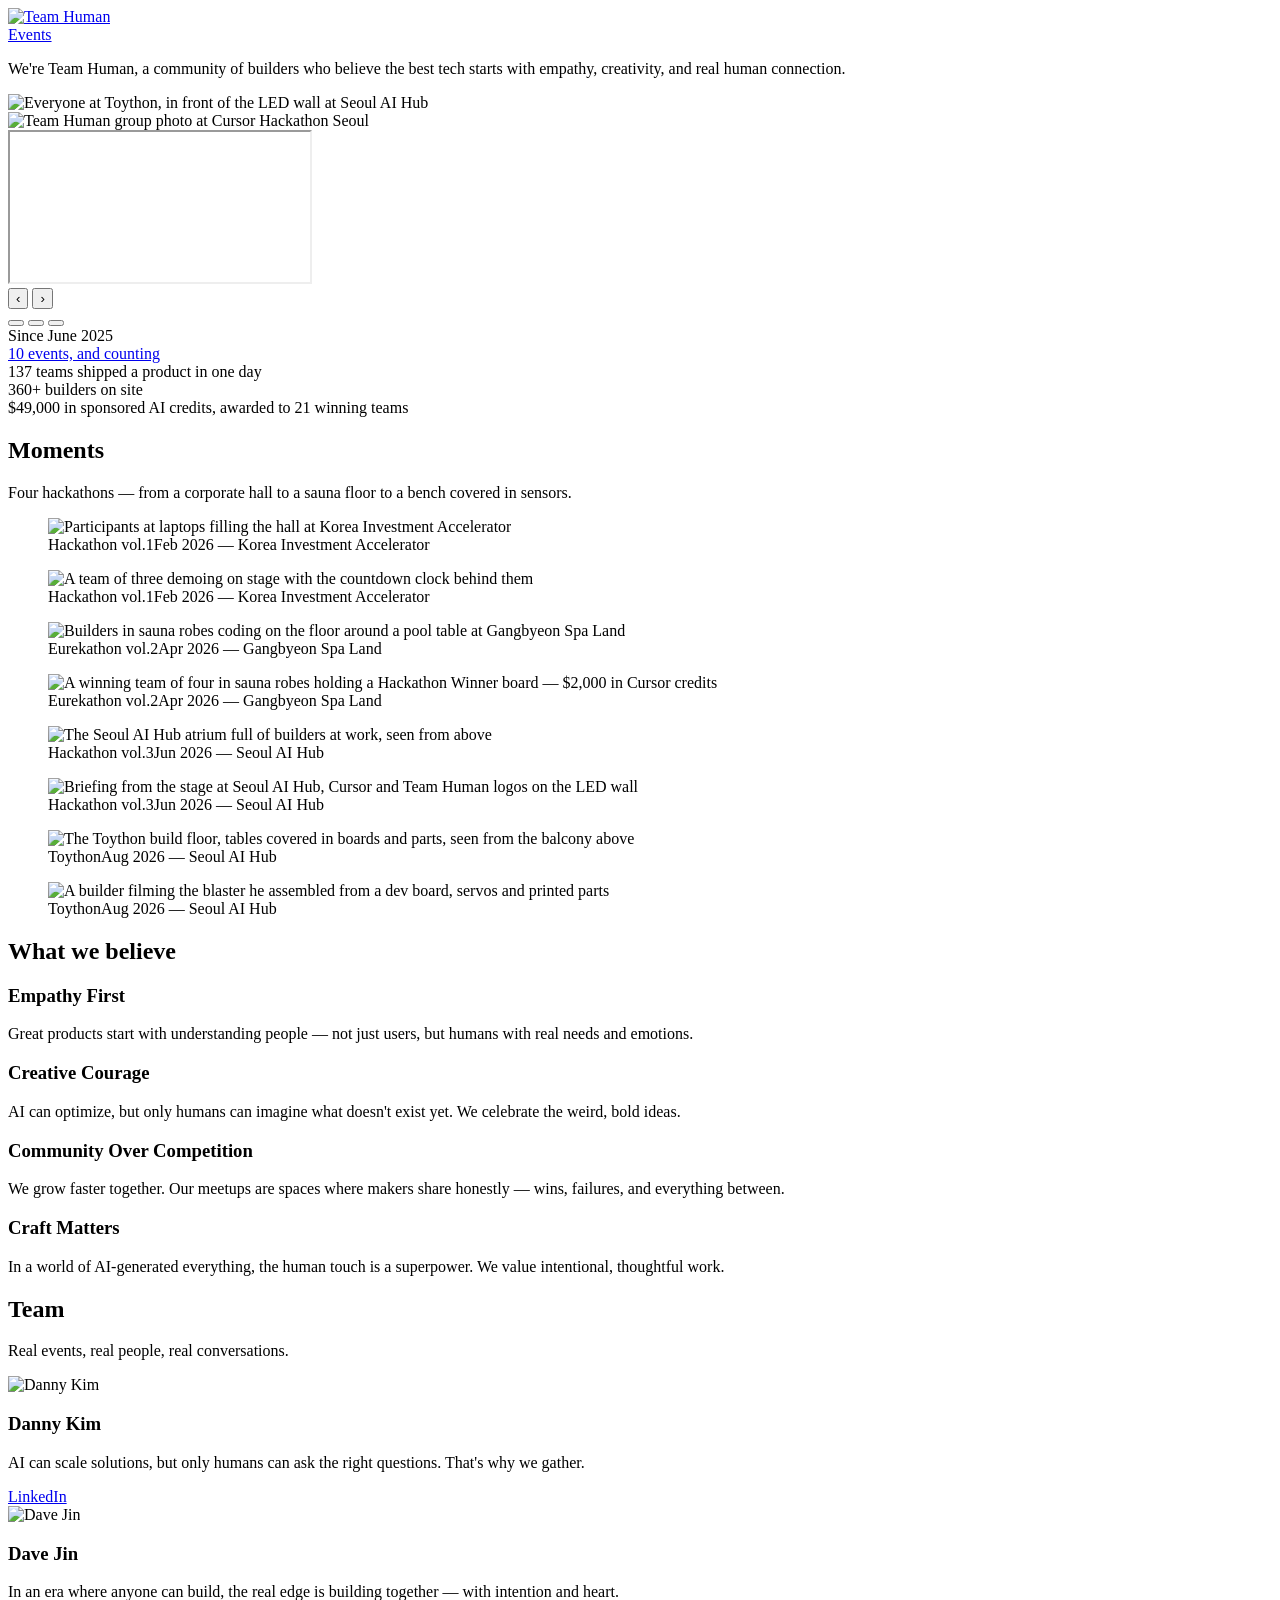
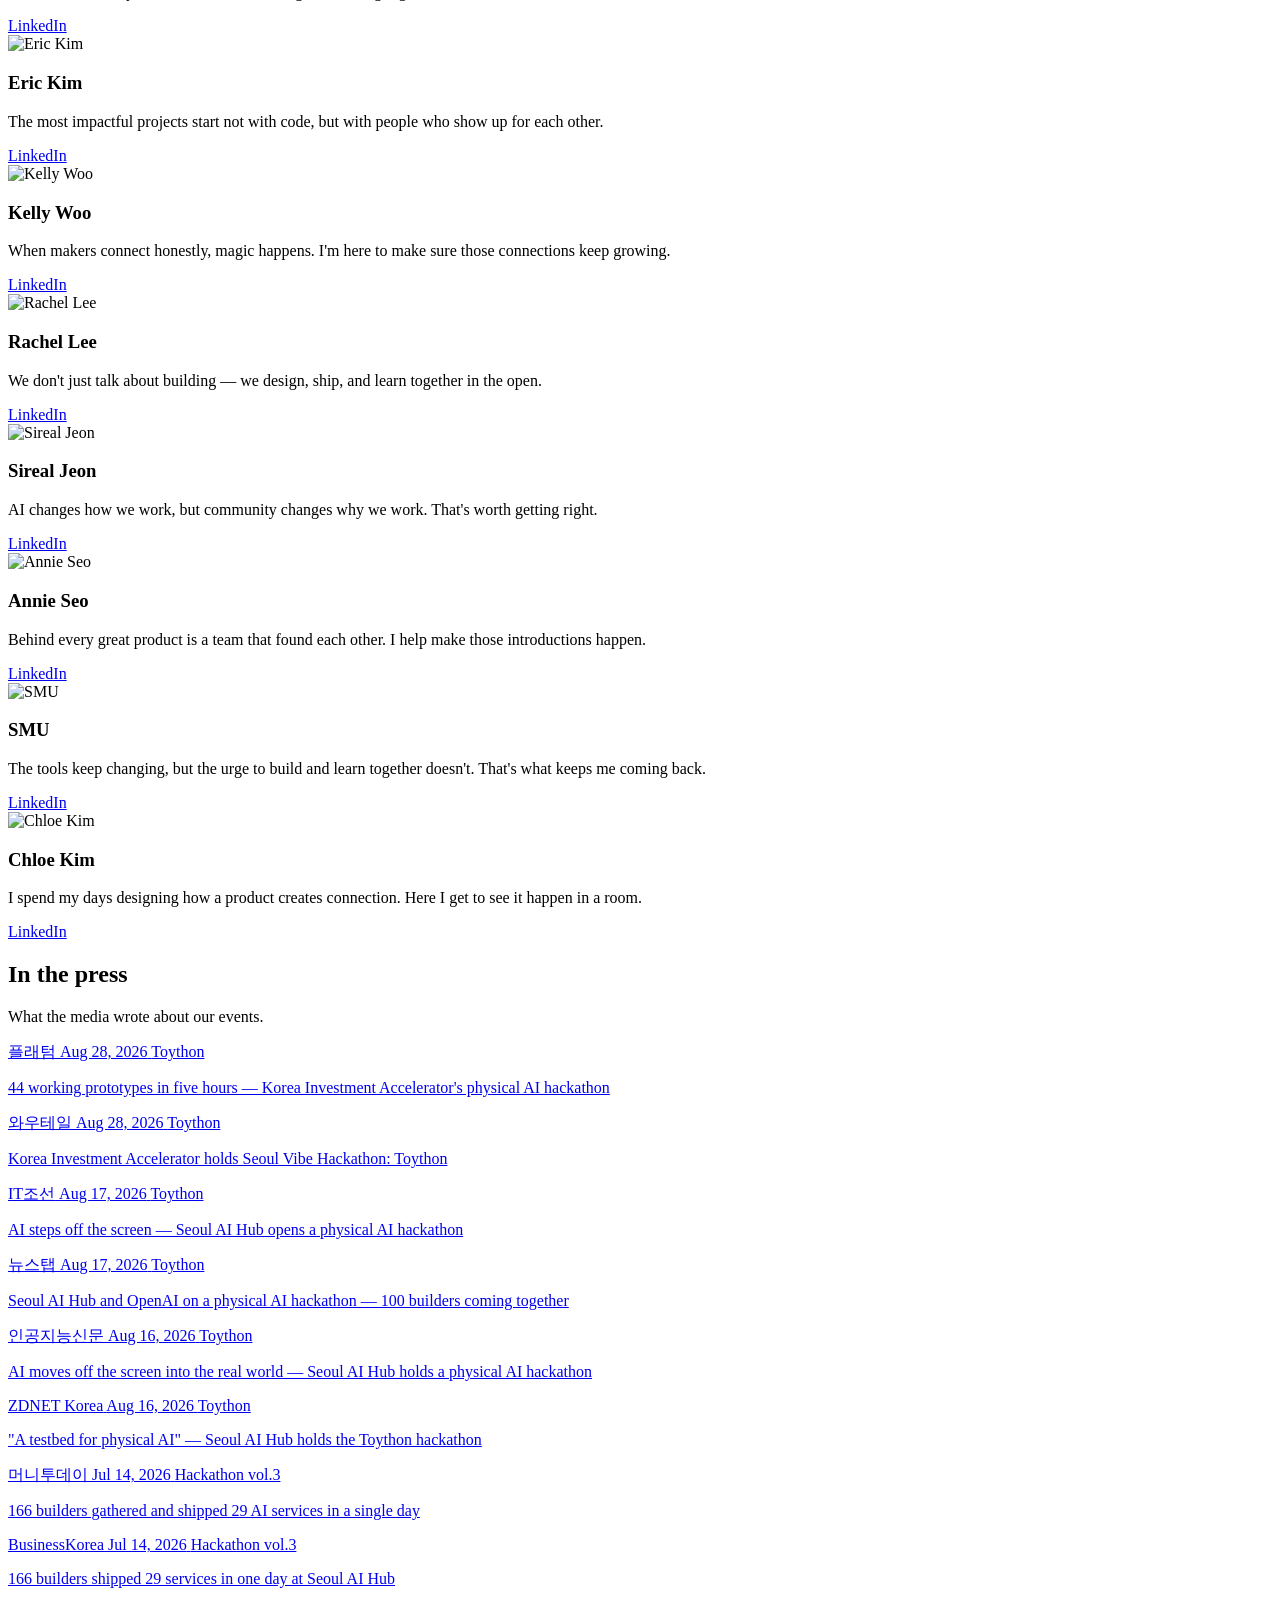
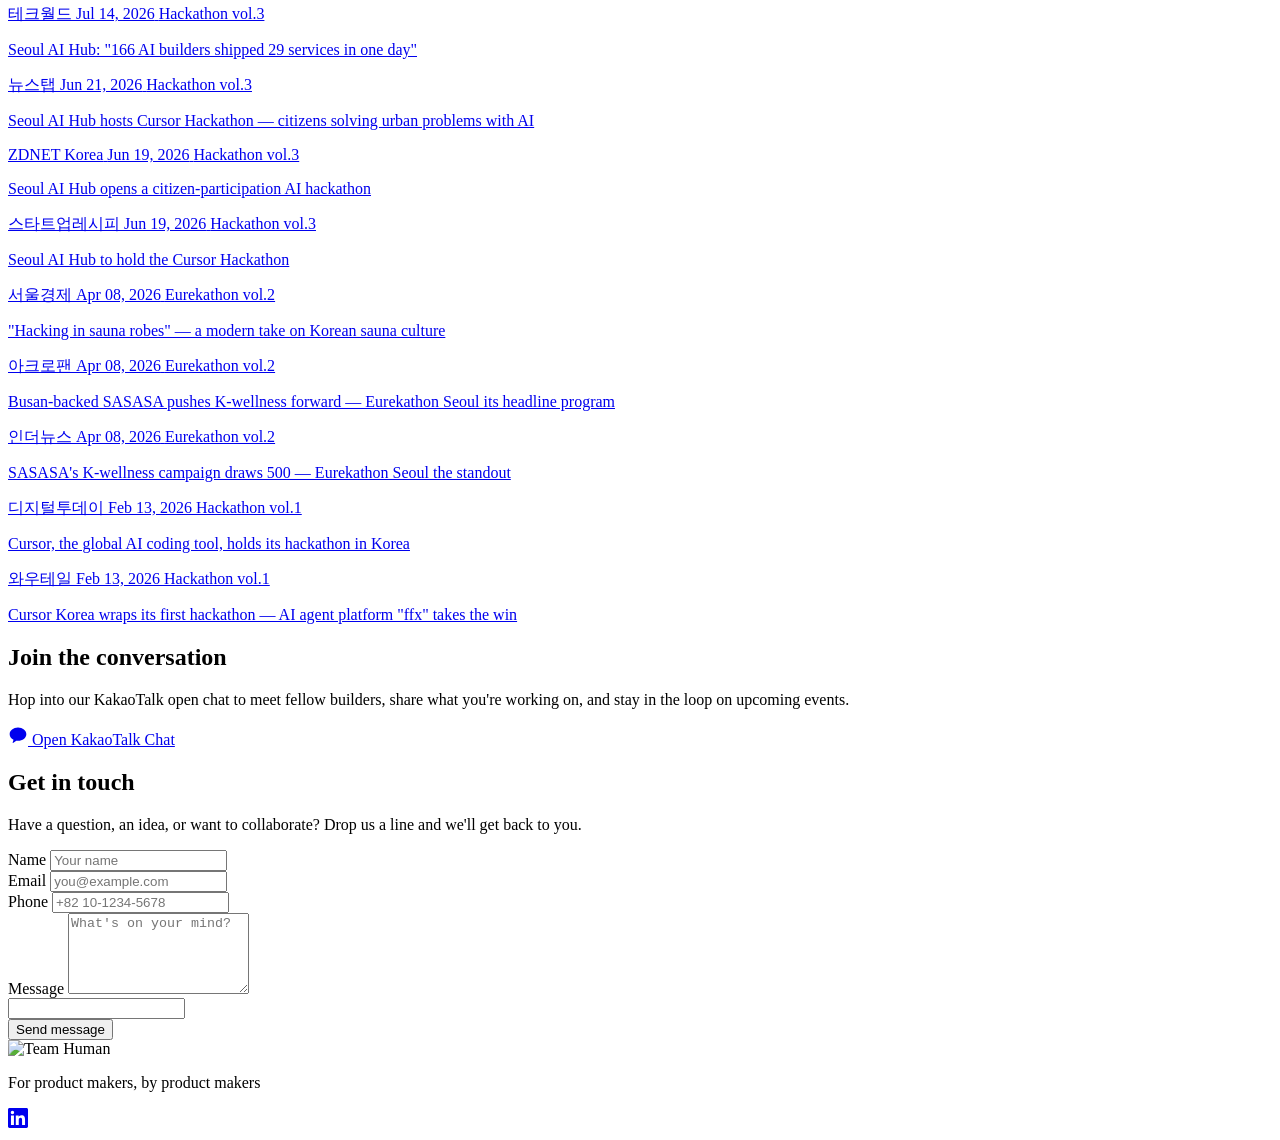
==== index.html @ be9100a3 "Retire AI for Good into the recap The Sep 18 Seoul AI Hub hackathon is over. Move it out of Upcoming" ====
<!DOCTYPE html>
<html lang="en">
<head>
  <meta charset="UTF-8">
  <meta name="viewport" content="width=device-width, initial-scale=1.0">
  <title>Team Human</title>
  <link rel="stylesheet" href="styles.css">
  <link rel="stylesheet" href="https://cdn.jsdelivr.net/npm/pretendard@latest/dist/web/static/pretendard.min.css">
  <link rel="preconnect" href="https://fonts.googleapis.com">
  <link rel="preconnect" href="https://fonts.gstatic.com" crossorigin>
  <link href="https://fonts.googleapis.com/css2?family=Libre+Baskerville:ital,wght@0,400..700;1,400..700&display=swap" rel="stylesheet">
</head>
<body>
  <header class="header">
    <a href="index.html" class="logo"><img src="images/logo.svg" alt="Team Human" style="height: 20px; width: auto;"></a>
    <nav>
      <a href="events.html" class="nav-link" data-i18n="nav.events">Events</a>
    </nav>
  </header>

  <section class="hero">
    <p class="hero-text" data-i18n="hero.text">
      We're Team Human, a community of builders who believe the best tech starts with empathy, creativity, and real human connection.
    </p>
    <div class="hero-slider" aria-roledescription="carousel" aria-label="Team Human moments">
      <div class="hero-slider-track">
        <div class="hero-slide" role="group" aria-roledescription="slide" aria-label="1 of 3: Toython group photo">
          <img src="images/hero-toython-group.jpg" alt="Everyone at Toython, in front of the LED wall at Seoul AI Hub">
        </div>
        <div class="hero-slide" role="group" aria-roledescription="slide" aria-label="2 of 3: Group photo">
          <img src="images/hackathon-hero.png" alt="Team Human group photo at Cursor Hackathon Seoul" loading="lazy">
        </div>
        <div class="hero-slide" role="group" aria-roledescription="slide" aria-label="3 of 3: Eurekathon recap">
          <div class="hero-slide-video">
            <iframe
              src="https://www.youtube-nocookie.com/embed/73UMS4CliLw?rel=0&amp;enablejsapi=1"
              title="Cursor Eurekathon Seoul — Team Human recap"
              loading="lazy"
              allow="accelerometer; clipboard-write; encrypted-media; gyroscope; picture-in-picture; web-share"
              allowfullscreen></iframe>
          </div>
        </div>
      </div>
      <button type="button" class="hero-slider-arrow hero-slider-arrow--prev" aria-label="Previous slide">‹</button>
      <button type="button" class="hero-slider-arrow hero-slider-arrow--next" aria-label="Next slide">›</button>
      <div class="hero-slider-dots" role="tablist" aria-label="Choose slide">
        <button type="button" class="hero-slider-dot is-active" data-index="0" role="tab" aria-selected="true" aria-label="Slide 1"></button>
        <button type="button" class="hero-slider-dot" data-index="1" role="tab" aria-selected="false" aria-label="Slide 2"></button>
        <button type="button" class="hero-slider-dot" data-index="2" role="tab" aria-selected="false" aria-label="Slide 3"></button>
      </div>
    </div>
  </section>

  <section class="stats">
    <span class="stats-label" data-i18n="stats.label">Since June 2025</span>
    <div class="stats-grid">
      <a class="stat" href="events.html">
        <span class="stat-value" data-i18n="stats.events.value">10</span>
        <span class="stat-label" data-i18n="stats.events.label">events, and counting</span>
      </a>
      <div class="stat">
        <span class="stat-value" data-i18n="stats.teams.value">137</span>
        <span class="stat-label" data-i18n="stats.teams.label">teams shipped a product in one day</span>
      </div>
      <div class="stat">
        <span class="stat-value" data-i18n="stats.builders.value">360+</span>
        <span class="stat-label" data-i18n="stats.builders.label">builders on site</span>
      </div>
      <div class="stat">
        <span class="stat-value" data-i18n="stats.credits.value">$49,000</span>
        <span class="stat-label" data-i18n="stats.credits.label">in sponsored AI credits, awarded to 21 winning teams</span>
      </div>
    </div>
  </section>

  <section class="moments">
    <h2 class="section-title" data-i18n="moments.title">Moments</h2>
    <p class="moments-desc" data-i18n="moments.desc">Four hackathons — from a corporate hall to a sauna floor to a bench covered in sensors.</p>
    <div class="moments-grid">
      <figure class="moment">
        <img src="images/Moments/vol1-floor.jpg" data-i18n-alt="moments.vol1floor.alt" alt="Participants at laptops filling the hall at Korea Investment Accelerator" loading="lazy">
        <figcaption><span class="moment-event">Hackathon vol.1</span><span class="moment-where" data-i18n="moments.vol1.where">Feb 2026 — Korea Investment Accelerator</span></figcaption>
      </figure>
      <figure class="moment">
        <img src="images/Moments/vol1-demo.jpg" data-i18n-alt="moments.vol1demo.alt" alt="A team of three demoing on stage with the countdown clock behind them" loading="lazy">
        <figcaption><span class="moment-event">Hackathon vol.1</span><span class="moment-where" data-i18n="moments.vol1.where">Feb 2026 — Korea Investment Accelerator</span></figcaption>
      </figure>
      <figure class="moment">
        <img src="images/Moments/vol2-sauna.jpg" data-i18n-alt="moments.vol2sauna.alt" alt="Builders in sauna robes coding on the floor around a pool table at Gangbyeon Spa Land" loading="lazy">
        <figcaption><span class="moment-event">Eurekathon vol.2</span><span class="moment-where" data-i18n="moments.vol2.where">Apr 2026 — Gangbyeon Spa Land</span></figcaption>
      </figure>
      <figure class="moment">
        <img src="images/Moments/vol2-award.jpg" data-i18n-alt="moments.vol2award.alt" alt="A winning team of four in sauna robes holding a Hackathon Winner board — $2,000 in Cursor credits" loading="lazy">
        <figcaption><span class="moment-event">Eurekathon vol.2</span><span class="moment-where" data-i18n="moments.vol2.where">Apr 2026 — Gangbyeon Spa Land</span></figcaption>
      </figure>
      <figure class="moment">
        <img src="images/Moments/vol3-floor.jpg" data-i18n-alt="moments.vol3floor.alt" alt="The Seoul AI Hub atrium full of builders at work, seen from above" loading="lazy">
        <figcaption><span class="moment-event">Hackathon vol.3</span><span class="moment-where" data-i18n="moments.vol3.where">Jun 2026 — Seoul AI Hub</span></figcaption>
      </figure>
      <figure class="moment">
        <img src="images/Moments/vol3-stage.jpg" data-i18n-alt="moments.vol3stage.alt" alt="Briefing from the stage at Seoul AI Hub, Cursor and Team Human logos on the LED wall" loading="lazy">
        <figcaption><span class="moment-event">Hackathon vol.3</span><span class="moment-where" data-i18n="moments.vol3.where">Jun 2026 — Seoul AI Hub</span></figcaption>
      </figure>
      <figure class="moment">
        <img src="images/Moments/toython-floor.jpg" data-i18n-alt="moments.toythonfloor.alt" alt="The Toython build floor, tables covered in boards and parts, seen from the balcony above" loading="lazy">
        <figcaption><span class="moment-event">Toython</span><span class="moment-where" data-i18n="moments.toython.where">Aug 2026 — Seoul AI Hub</span></figcaption>
      </figure>
      <figure class="moment">
        <img src="images/Moments/toython-blaster.jpg" data-i18n-alt="moments.toythonblaster.alt" alt="A builder filming the blaster he assembled from a dev board, servos and printed parts" loading="lazy">
        <figcaption><span class="moment-event">Toython</span><span class="moment-where" data-i18n="moments.toython.where">Aug 2026 — Seoul AI Hub</span></figcaption>
      </figure>
    </div>
  </section>

  <section class="beliefs">
    <h2 class="section-title" data-i18n="beliefs.title">What we believe</h2>
    <div class="beliefs-grid">
      <div class="belief-card">
        <h3 data-i18n="beliefs.empathy.title">Empathy First</h3>
        <p data-i18n="beliefs.empathy.desc">Great products start with understanding people — not just users, but humans with real needs and emotions.</p>
      </div>
      <div class="belief-card">
        <h3 data-i18n="beliefs.courage.title">Creative Courage</h3>
        <p data-i18n="beliefs.courage.desc">AI can optimize, but only humans can imagine what doesn't exist yet. We celebrate the weird, bold ideas.</p>
      </div>
      <div class="belief-card">
        <h3 data-i18n="beliefs.community.title">Community Over Competition</h3>
        <p data-i18n="beliefs.community.desc">We grow faster together. Our meetups are spaces where makers share honestly — wins, failures, and everything between.</p>
      </div>
      <div class="belief-card">
        <h3 data-i18n="beliefs.craft.title">Craft Matters</h3>
        <p data-i18n="beliefs.craft.desc">In a world of AI-generated everything, the human touch is a superpower. We value intentional, thoughtful work.</p>
      </div>
    </div>
  </section>

  <section class="team">
    <h2 class="section-title" data-i18n="team.title">Team</h2>
    <p class="team-subtitle" data-i18n="team.subtitle">Real events, real people, real conversations.</p>
    <div class="team-grid">
      <div class="team-card">
        <img src="images/PFP/Danny.png" alt="Danny Kim" class="team-photo">
        <div class="team-card-info">
          <h3>Danny Kim</h3>
          <p data-i18n="team.danny.desc">AI can scale solutions, but only humans can ask the right questions. That's why we gather.</p>
          <a href="https://www.linkedin.com/in/jydkim/" target="_blank" class="linkedin-btn">LinkedIn</a>
        </div>
      </div>
      <div class="team-card">
        <img src="images/PFP/Dave.png" alt="Dave Jin" class="team-photo">
        <div class="team-card-info">
          <h3>Dave Jin</h3>
          <p data-i18n="team.dave.desc">In an era where anyone can build, the real edge is building together — with intention and heart.</p>
          <a href="https://www.linkedin.com/in/davejin" target="_blank" class="linkedin-btn">LinkedIn</a>
        </div>
      </div>
      <div class="team-card">
        <img src="images/PFP/Eric.png" alt="Eric Kim" class="team-photo">
        <div class="team-card-info">
          <h3>Eric Kim</h3>
          <p data-i18n="team.eric.desc">The most impactful projects start not with code, but with people who show up for each other.</p>
          <a href="https://www.linkedin.com/in/jaeyeonerickim" target="_blank" class="linkedin-btn">LinkedIn</a>
        </div>
      </div>
      <div class="team-card">
        <img src="images/PFP/Kelly.png" alt="Kelly Woo" class="team-photo">
        <div class="team-card-info">
          <h3>Kelly Woo</h3>
          <p data-i18n="team.kelly.desc">When makers connect honestly, magic happens. I'm here to make sure those connections keep growing.</p>
          <a href="https://www.linkedin.com/in/jiheewoo" target="_blank" class="linkedin-btn">LinkedIn</a>
        </div>
      </div>
      <div class="team-card">
        <img src="images/PFP/Rachel.png" alt="Rachel Lee" class="team-photo">
        <div class="team-card-info">
          <h3>Rachel Lee</h3>
          <p data-i18n="team.rachel.desc">We don't just talk about building — we design, ship, and learn together in the open.</p>
          <a href="https://www.linkedin.com/in/rachelselee" target="_blank" class="linkedin-btn">LinkedIn</a>
        </div>
      </div>
      <div class="team-card">
        <img src="images/PFP/Sireal.png" alt="Sireal Jeon" class="team-photo">
        <div class="team-card-info">
          <h3>Sireal Jeon</h3>
          <p data-i18n="team.sireal.desc">AI changes how we work, but community changes why we work. That's worth getting right.</p>
          <a href="https://www.linkedin.com/in/sijinjeon" target="_blank" class="linkedin-btn">LinkedIn</a>
        </div>
      </div>
      <div class="team-card">
        <img src="images/PFP/Annie.png" alt="Annie Seo" class="team-photo">
        <div class="team-card-info">
          <h3>Annie Seo</h3>
          <p data-i18n="team.annie.desc">Behind every great product is a team that found each other. I help make those introductions happen.</p>
          <a href="https://www.linkedin.com/in/ga-on-seo-8b5989165" target="_blank" class="linkedin-btn">LinkedIn</a>
        </div>
      </div>
      <div class="team-card">
        <img src="images/PFP/SMU.png" alt="SMU" class="team-photo">
        <div class="team-card-info">
          <h3>SMU</h3>
          <p data-i18n="team.smu.desc">The tools keep changing, but the urge to build and learn together doesn't. That's what keeps me coming back.</p>
          <a href="https://www.linkedin.com/in/smu00" target="_blank" class="linkedin-btn">LinkedIn</a>
        </div>
      </div>
      <div class="team-card">
        <img src="images/PFP/Chloe.png" alt="Chloe Kim" class="team-photo">
        <div class="team-card-info">
          <h3>Chloe Kim</h3>
          <p data-i18n="team.chloe.desc">I spend my days designing how a product creates connection. Here I get to see it happen in a room.</p>
          <a href="https://www.linkedin.com/in/chaennnnnn" target="_blank" class="linkedin-btn">LinkedIn</a>
        </div>
      </div>
    </div>
  </section>

  <section class="press" id="press">
    <h2 class="section-title" data-i18n="press.title">In the press</h2>
    <p class="press-desc" data-i18n="press.desc">What the media wrote about our events.</p>
    <div class="press-list">
      <a href="https://platum.kr/archives/293470" target="_blank" rel="noopener" class="press-item">
        <div class="press-item-meta">
          <span class="press-outlet">플래텀</span>
          <span class="press-date">Aug 28, 2026</span>
          <span class="press-event">Toython</span>
        </div>
        <p class="press-headline" data-i18n="press.platum.title">44 working prototypes in five hours — Korea Investment Accelerator's physical AI hackathon</p>
      </a>
      <a href="https://wowtale.net/2026/08/28/263596/" target="_blank" rel="noopener" class="press-item">
        <div class="press-item-meta">
          <span class="press-outlet">와우테일</span>
          <span class="press-date">Aug 28, 2026</span>
          <span class="press-event">Toython</span>
        </div>
        <p class="press-headline" data-i18n="press.wowtale2.title">Korea Investment Accelerator holds Seoul Vibe Hackathon: Toython</p>
      </a>
      <a href="https://it.chosun.com/news/articleView.html?idxno=2023092168288" target="_blank" rel="noopener" class="press-item">
        <div class="press-item-meta">
          <span class="press-outlet">IT조선</span>
          <span class="press-date">Aug 17, 2026</span>
          <span class="press-event">Toython</span>
        </div>
        <p class="press-headline" data-i18n="press.itchosun.title">AI steps off the screen — Seoul AI Hub opens a physical AI hackathon</p>
      </a>
      <a href="https://www.newstap.co.kr/news/articleView.html?idxno=332442" target="_blank" rel="noopener" class="press-item">
        <div class="press-item-meta">
          <span class="press-outlet">뉴스탭</span>
          <span class="press-date">Aug 17, 2026</span>
          <span class="press-event">Toython</span>
        </div>
        <p class="press-headline" data-i18n="press.newstap2.title">Seoul AI Hub and OpenAI on a physical AI hackathon — 100 builders coming together</p>
      </a>
      <a href="https://www.aitimes.kr/news/articleView.html?idxno=41468" target="_blank" rel="noopener" class="press-item">
        <div class="press-item-meta">
          <span class="press-outlet">인공지능신문</span>
          <span class="press-date">Aug 16, 2026</span>
          <span class="press-event">Toython</span>
        </div>
        <p class="press-headline" data-i18n="press.aitimeskr.title">AI moves off the screen into the real world — Seoul AI Hub holds a physical AI hackathon</p>
      </a>
      <a href="https://zdnet.co.kr/view/?no=20260816105251" target="_blank" rel="noopener" class="press-item">
        <div class="press-item-meta">
          <span class="press-outlet">ZDNET Korea</span>
          <span class="press-date">Aug 16, 2026</span>
          <span class="press-event">Toython</span>
        </div>
        <p class="press-headline" data-i18n="press.zdnet2.title">"A testbed for physical AI" — Seoul AI Hub holds the Toython hackathon</p>
      </a>
      <a href="https://www.mt.co.kr/future/2026/07/14/2026071411070261121" target="_blank" rel="noopener" class="press-item">
        <div class="press-item-meta">
          <span class="press-outlet">머니투데이</span>
          <span class="press-date">Jul 14, 2026</span>
          <span class="press-event">Hackathon vol.3</span>
        </div>
        <p class="press-headline" data-i18n="press.mt.title">166 builders gathered and shipped 29 AI services in a single day</p>
      </a>
      <a href="https://www.businesskorea.co.kr/news/articleView.html?idxno=272971" target="_blank" rel="noopener" class="press-item">
        <div class="press-item-meta">
          <span class="press-outlet">BusinessKorea</span>
          <span class="press-date">Jul 14, 2026</span>
          <span class="press-event">Hackathon vol.3</span>
        </div>
        <p class="press-headline" data-i18n="press.businesskorea.title">166 builders shipped 29 services in one day at Seoul AI Hub</p>
      </a>
      <a href="https://www.epnc.co.kr/news/articleView.html?idxno=404231" target="_blank" rel="noopener" class="press-item">
        <div class="press-item-meta">
          <span class="press-outlet">테크월드</span>
          <span class="press-date">Jul 14, 2026</span>
          <span class="press-event">Hackathon vol.3</span>
        </div>
        <p class="press-headline" data-i18n="press.techworld.title">Seoul AI Hub: "166 AI builders shipped 29 services in one day"</p>
      </a>
      <a href="https://www.newstap.co.kr/news/articleView.html?idxno=328941" target="_blank" rel="noopener" class="press-item">
        <div class="press-item-meta">
          <span class="press-outlet">뉴스탭</span>
          <span class="press-date">Jun 21, 2026</span>
          <span class="press-event">Hackathon vol.3</span>
        </div>
        <p class="press-headline" data-i18n="press.newstap.title">Seoul AI Hub hosts Cursor Hackathon — citizens solving urban problems with AI</p>
      </a>
      <a href="https://zdnet.co.kr/view/?no=20260619170952" target="_blank" rel="noopener" class="press-item">
        <div class="press-item-meta">
          <span class="press-outlet">ZDNET Korea</span>
          <span class="press-date">Jun 19, 2026</span>
          <span class="press-event">Hackathon vol.3</span>
        </div>
        <p class="press-headline" data-i18n="press.zdnet.title">Seoul AI Hub opens a citizen-participation AI hackathon</p>
      </a>
      <a href="https://startuprecipe.co.kr/archives/5822186" target="_blank" rel="noopener" class="press-item">
        <div class="press-item-meta">
          <span class="press-outlet">스타트업레시피</span>
          <span class="press-date">Jun 19, 2026</span>
          <span class="press-event">Hackathon vol.3</span>
        </div>
        <p class="press-headline" data-i18n="press.startuprecipe.title">Seoul AI Hub to hold the Cursor Hackathon</p>
      </a>
      <a href="https://www.sedaily.com/article/20029760" target="_blank" rel="noopener" class="press-item">
        <div class="press-item-meta">
          <span class="press-outlet">서울경제</span>
          <span class="press-date">Apr 08, 2026</span>
          <span class="press-event">Eurekathon vol.2</span>
        </div>
        <p class="press-headline" data-i18n="press.sedaily.title">"Hacking in sauna robes" — a modern take on Korean sauna culture</p>
      </a>
      <a href="https://kr.acrofan.com/detail.php?number=428830" target="_blank" rel="noopener" class="press-item">
        <div class="press-item-meta">
          <span class="press-outlet">아크로팬</span>
          <span class="press-date">Apr 08, 2026</span>
          <span class="press-event">Eurekathon vol.2</span>
        </div>
        <p class="press-headline" data-i18n="press.acrofan.title">Busan-backed SASASA pushes K-wellness forward — Eurekathon Seoul its headline program</p>
      </a>
      <a href="https://www.inthenews.co.kr/news/article.html?no=85352" target="_blank" rel="noopener" class="press-item">
        <div class="press-item-meta">
          <span class="press-outlet">인더뉴스</span>
          <span class="press-date">Apr 08, 2026</span>
          <span class="press-event">Eurekathon vol.2</span>
        </div>
        <p class="press-headline" data-i18n="press.inthenews.title">SASASA's K-wellness campaign draws 500 — Eurekathon Seoul the standout</p>
      </a>
      <a href="https://www.digitaltoday.co.kr/news/articleView.html?idxno=631412" target="_blank" rel="noopener" class="press-item">
        <div class="press-item-meta">
          <span class="press-outlet">디지털투데이</span>
          <span class="press-date">Feb 13, 2026</span>
          <span class="press-event">Hackathon vol.1</span>
        </div>
        <p class="press-headline" data-i18n="press.digitaltoday.title">Cursor, the global AI coding tool, holds its hackathon in Korea</p>
      </a>
      <a href="https://wowtale.net/2026/02/13/254590/" target="_blank" rel="noopener" class="press-item">
        <div class="press-item-meta">
          <span class="press-outlet">와우테일</span>
          <span class="press-date">Feb 13, 2026</span>
          <span class="press-event">Hackathon vol.1</span>
        </div>
        <p class="press-headline" data-i18n="press.wowtale.title">Cursor Korea wraps its first hackathon — AI agent platform "ffx" takes the win</p>
      </a>
    </div>
  </section>

  <section class="community-cta">
    <h2 class="section-title center" data-i18n="community.title">Join the conversation</h2>
    <p class="community-cta-desc" data-i18n="community.desc">Hop into our KakaoTalk open chat to meet fellow builders, share what you're working on, and stay in the loop on upcoming events.</p>
    <a href="https://open.kakao.com/o/pyheuCui" target="_blank" rel="noopener" class="kakao-btn">
      <svg class="kakao-btn-icon" width="20" height="20" viewBox="0 0 24 24" fill="currentColor" aria-hidden="true">
        <path d="M12 3C6.486 3 2 6.564 2 10.957c0 2.812 1.832 5.286 4.6 6.728-.157.55-.964 3.336-.997 3.553 0 0-.02.16.087.222.097.057.215.012.215.012.298-.041 3.46-2.272 4.012-2.66.69.107 1.388.162 2.083.162 5.514 0 10-3.563 10-7.957C22 6.564 17.514 3 12 3z"/>
      </svg>
      <span data-i18n="community.cta">Open KakaoTalk Chat</span>
    </a>
  </section>

  <section class="contact">
    <h2 class="section-title center" data-i18n="contact.title">Get in touch</h2>
    <p class="contact-desc" data-i18n="contact.desc">Have a question, an idea, or want to collaborate? Drop us a line and we'll get back to you.</p>
    <form class="contact-form" action="https://formspree.io/p/3036029821894261851/f/contactForm" method="POST">
      <div class="contact-fields">
        <div class="contact-row">
          <div class="contact-field">
            <label for="contact-name" data-i18n="contact.name">Name</label>
            <input class="contact-input" type="text" id="contact-name" name="name" autocomplete="name" data-i18n-placeholder="contact.namePlaceholder" placeholder="Your name">
          </div>
          <div class="contact-field">
            <label for="contact-email" data-i18n="contact.email">Email</label>
            <input class="contact-input" type="email" id="contact-email" name="email" required autocomplete="email" data-i18n-placeholder="contact.emailPlaceholder" placeholder="you@example.com">
          </div>
        </div>
        <div class="contact-field">
          <label for="contact-phone" data-i18n="contact.phone">Phone</label>
          <input class="contact-input" type="tel" id="contact-phone" name="phone" autocomplete="tel" data-i18n-placeholder="contact.phonePlaceholder" placeholder="+82 10-1234-5678">
        </div>
        <div class="contact-field">
          <label for="contact-message" data-i18n="contact.message">Message</label>
          <textarea class="contact-textarea" id="contact-message" name="message" required rows="5" data-i18n-placeholder="contact.messagePlaceholder" placeholder="What's on your mind?"></textarea>
        </div>
        <input type="text" class="contact-hp" name="_gotcha" tabindex="-1" autocomplete="off" aria-hidden="true">
        <input type="hidden" name="_subject" value="New message from Team Human contact form">
        <div class="contact-actions">
          <button class="contact-submit" type="submit">
            <span class="contact-submit-idle" data-i18n="contact.send">Send message</span>
            <span class="contact-submit-busy" data-i18n="contact.sending" hidden>Sending…</span>
          </button>
        </div>
      </div>
      <p class="contact-status contact-status--success" data-i18n="contact.success" role="status" aria-live="polite" hidden>Thanks! Your message is on its way — we'll be in touch soon.</p>
      <p class="contact-status contact-status--error" data-i18n="contact.error" role="alert" aria-live="assertive" hidden>Something went wrong. Please try again, or email us directly.</p>
    </form>
  </section>

  <footer class="footer">
    <div class="footer-content">
      <div class="footer-info">
        <span class="footer-logo"><img src="images/logo.svg" alt="Team Human" style="height: 18px; width: auto;"></span>
        <p class="footer-tagline" data-i18n="footer.tagline">For product makers, by product makers</p>
      </div>
      <div class="footer-socials">
        <a href="https://www.linkedin.com/company/113454183" target="_blank" rel="noopener" class="footer-social-link" aria-label="Team Human on LinkedIn">
          <svg width="20" height="20" viewBox="0 0 24 24" fill="currentColor" aria-hidden="true">
            <path d="M20.447 20.452h-3.554v-5.569c0-1.328-.027-3.037-1.852-3.037-1.853 0-2.136 1.445-2.136 2.939v5.667H9.351V9h3.414v1.561h.046c.477-.9 1.637-1.852 3.37-1.852 3.601 0 4.267 2.37 4.267 5.455v6.288zM5.337 7.433a2.062 2.062 0 0 1-2.063-2.065 2.063 2.063 0 1 1 2.063 2.065zm1.778 13.019H3.555V9h3.56v11.452zM22.225 0H1.771C.792 0 0 .774 0 1.729v20.542C0 23.227.792 24 1.771 24h20.451C23.2 24 24 23.227 24 22.271V1.729C24 .774 23.2 0 22.222 0h.003z"/>
          </svg>
        </a>
      </div>
    </div>
  </footer>

  <script src="i18n.js"></script>
</body>
</html>
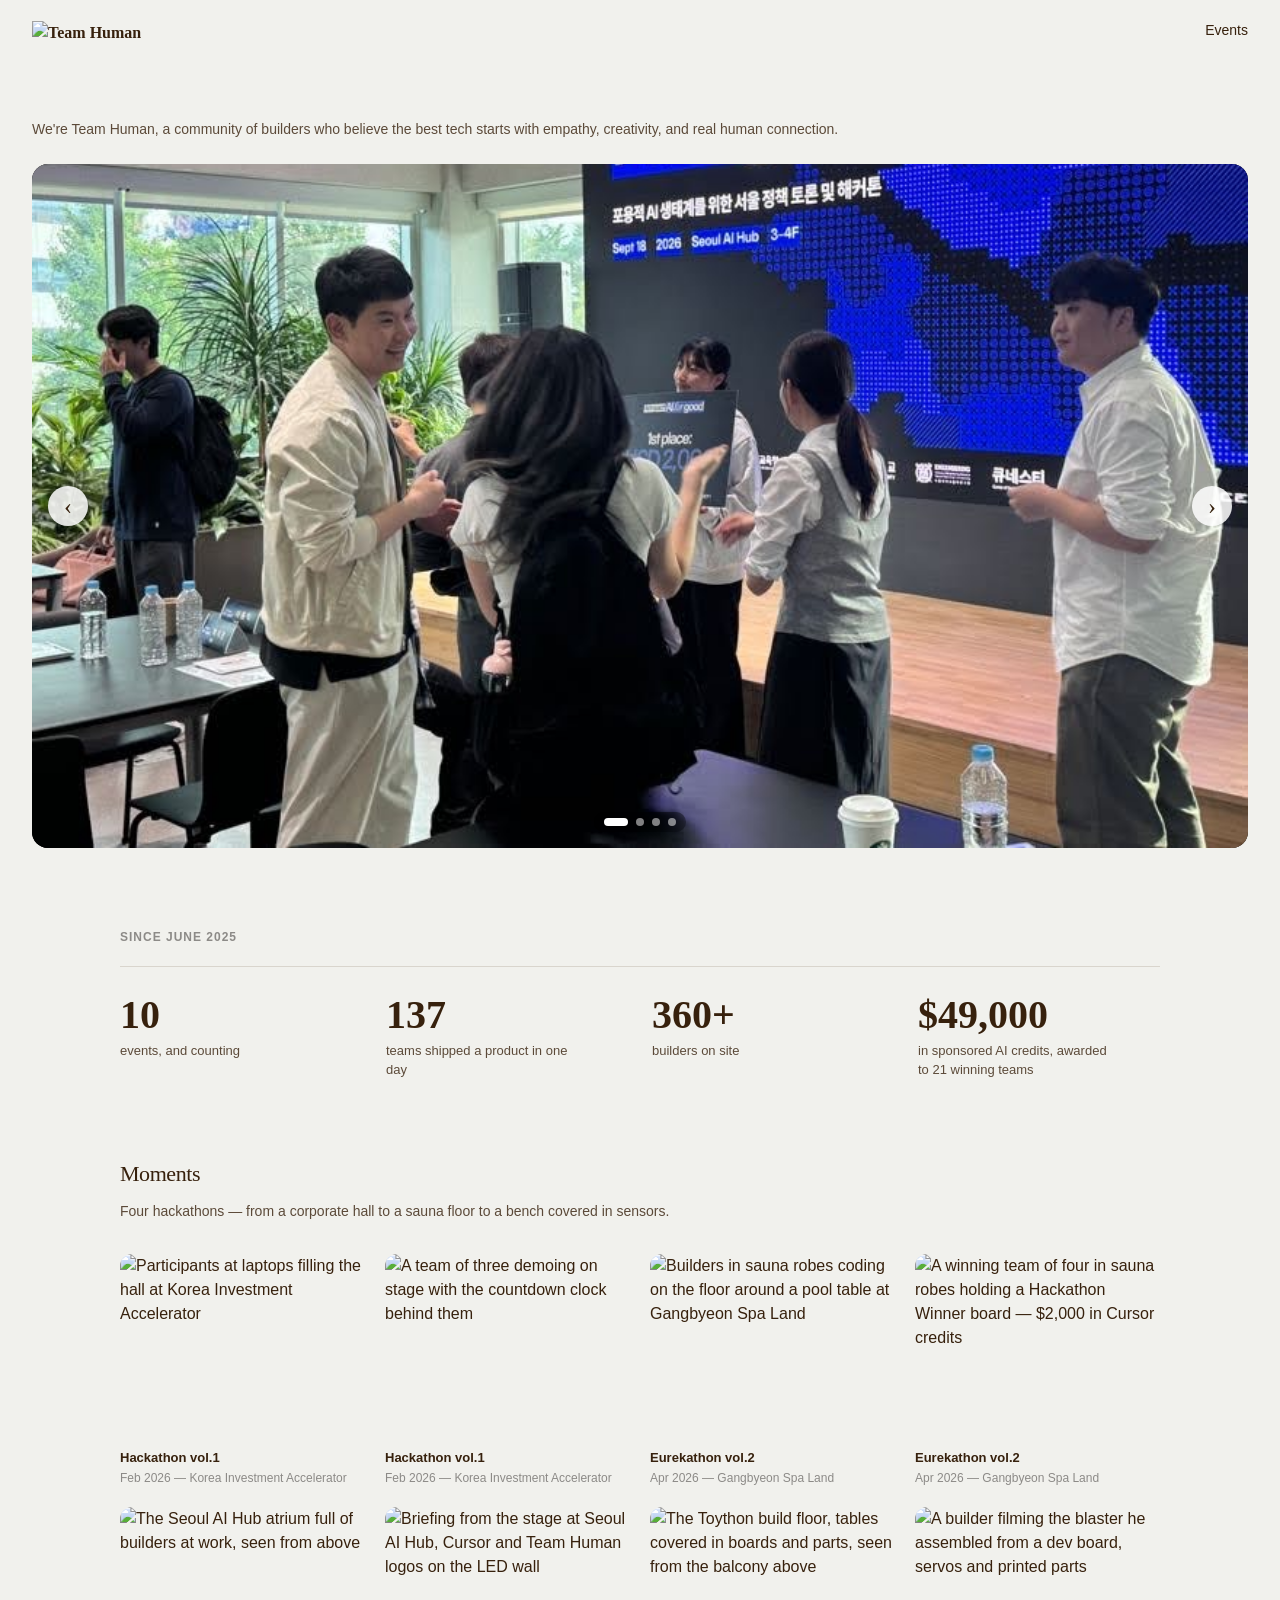
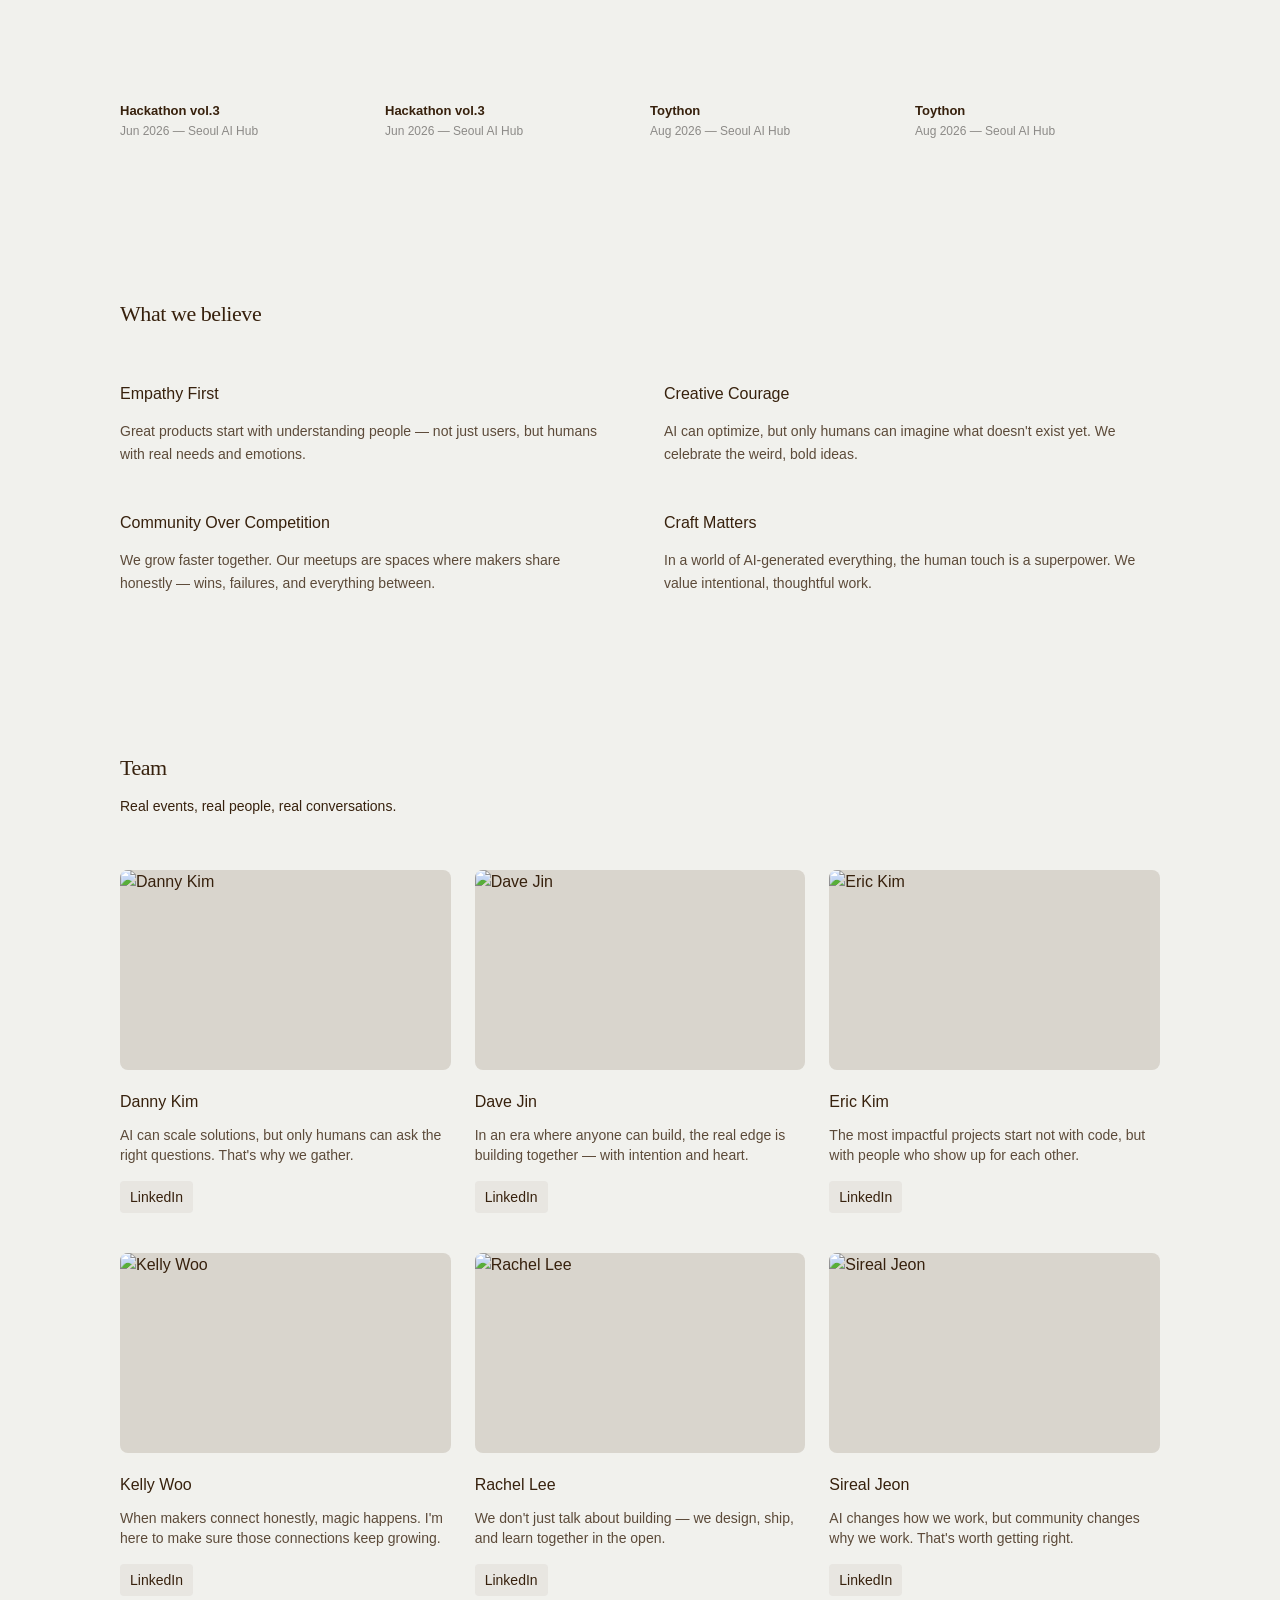
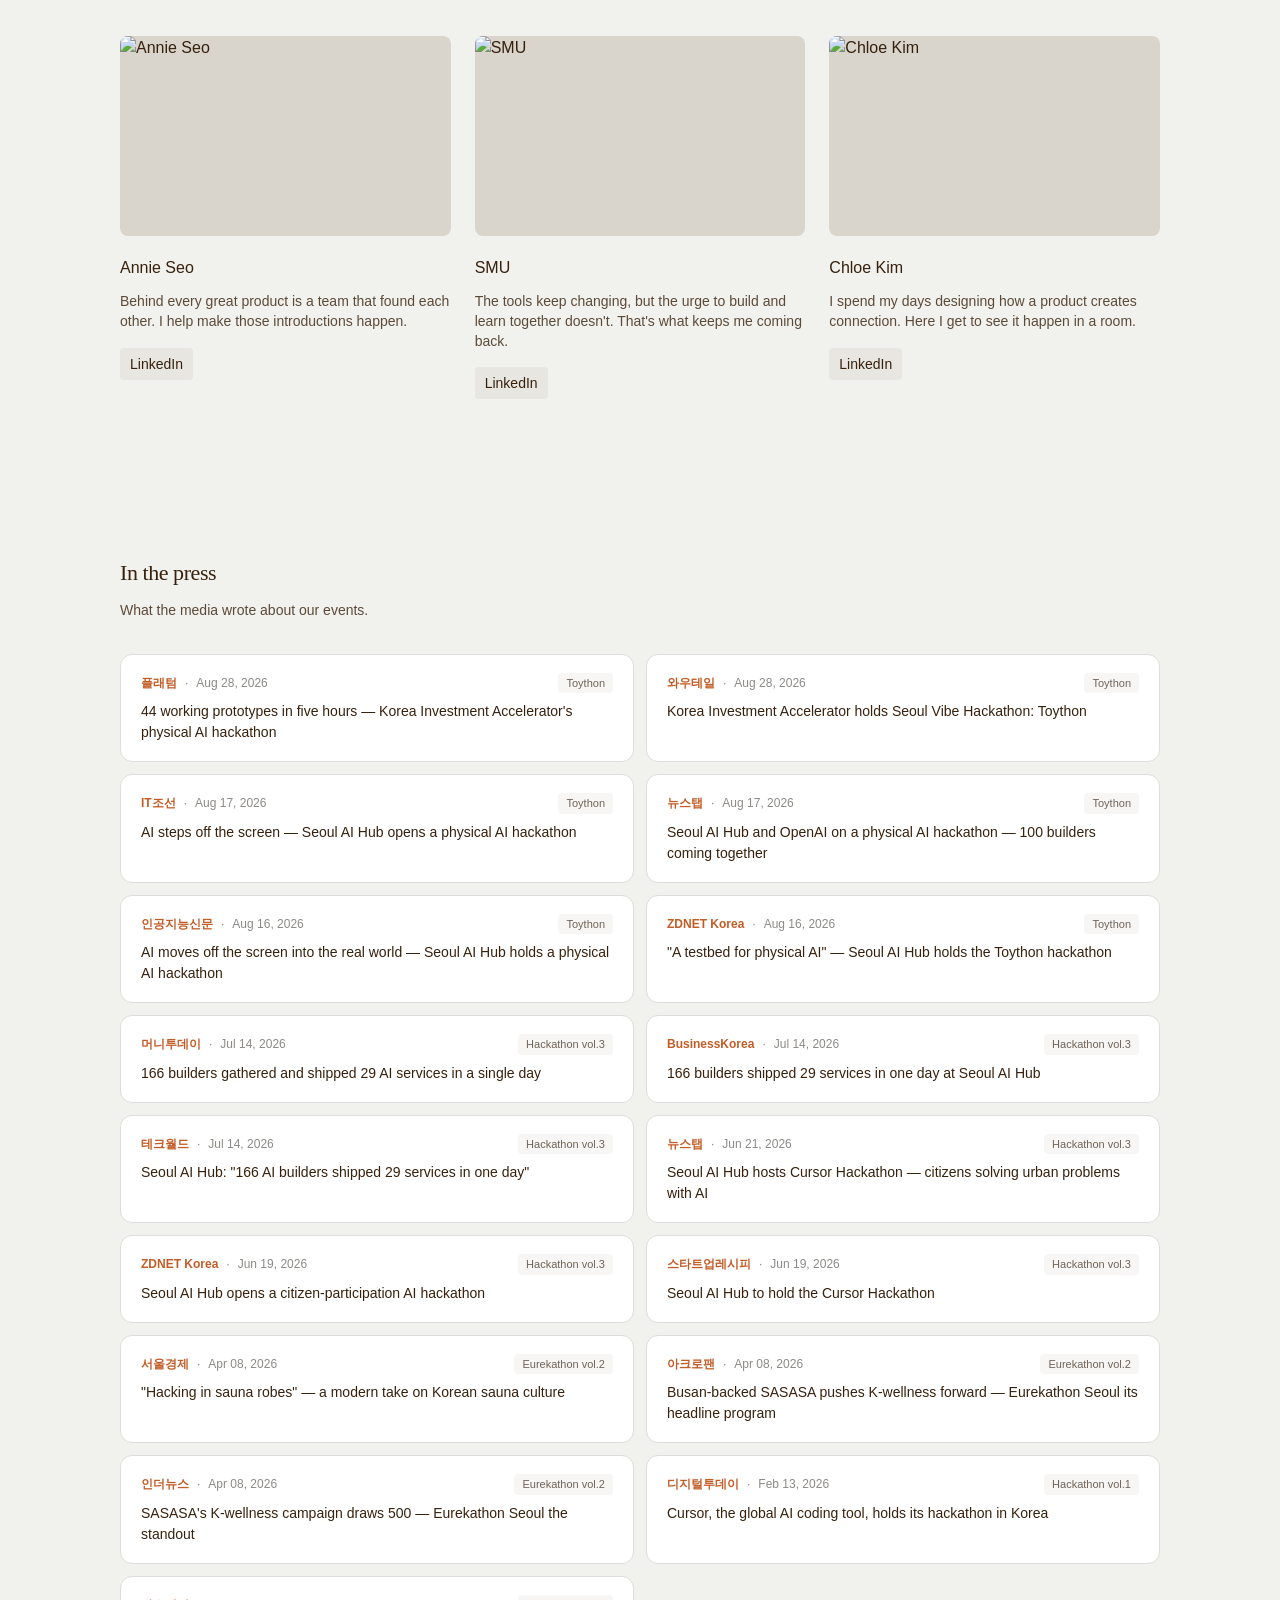
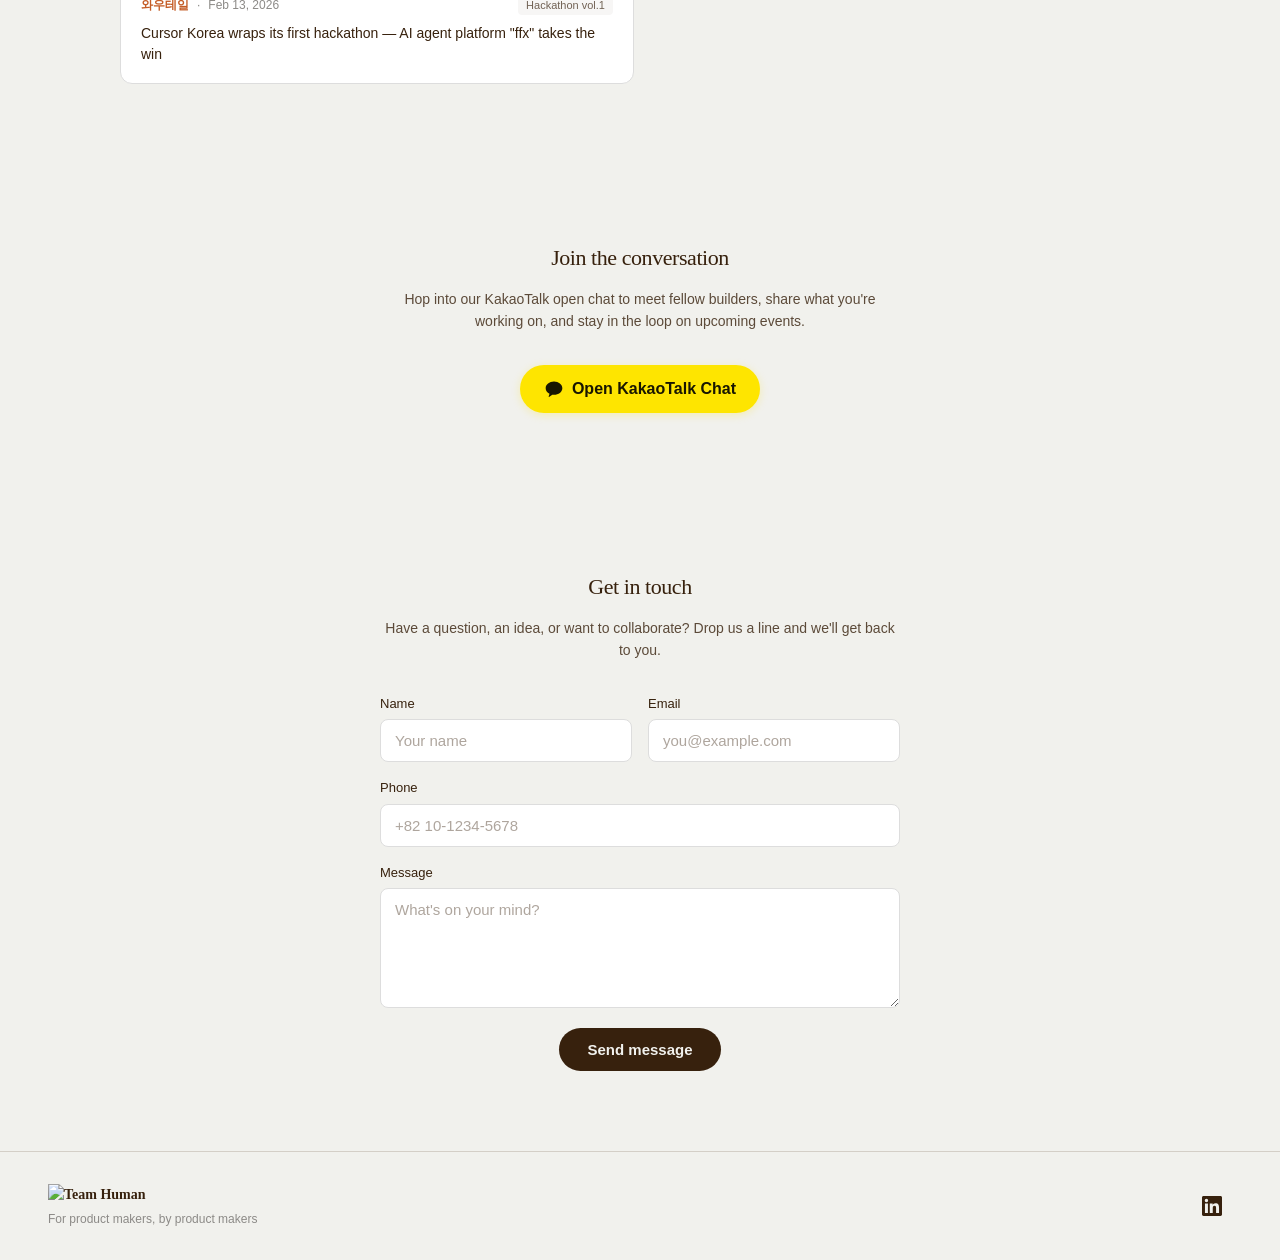
==== commit b21e2349: "Put the AI for Good group photos on the recap and homepage slider Replace the recap hero classroom s" ====
--- a/index.html
+++ b/index.html
@@ -24,13 +24,16 @@
     </p>
     <div class="hero-slider" aria-roledescription="carousel" aria-label="Team Human moments">
       <div class="hero-slider-track">
-        <div class="hero-slide" role="group" aria-roledescription="slide" aria-label="1 of 3: Toython group photo">
-          <img src="images/hero-toython-group.jpg" alt="Everyone at Toython, in front of the LED wall at Seoul AI Hub">
-        </div>
-        <div class="hero-slide" role="group" aria-roledescription="slide" aria-label="2 of 3: Group photo">
+        <div class="hero-slide" role="group" aria-roledescription="slide" aria-label="1 of 4: AI for Good group photo">
+          <img src="images/hero-aiforgood-group.jpg" data-i18n-alt="hero.slide.aiforgood.alt" alt="Group after the awards at AI for Good, Seoul AI Hub">
+        </div>
+        <div class="hero-slide" role="group" aria-roledescription="slide" aria-label="2 of 4: Toython group photo">
+          <img src="images/hero-toython-group.jpg" alt="Everyone at Toython, in front of the LED wall at Seoul AI Hub" loading="lazy">
+        </div>
+        <div class="hero-slide" role="group" aria-roledescription="slide" aria-label="3 of 4: Group photo">
           <img src="images/hackathon-hero.png" alt="Team Human group photo at Cursor Hackathon Seoul" loading="lazy">
         </div>
-        <div class="hero-slide" role="group" aria-roledescription="slide" aria-label="3 of 3: Eurekathon recap">
+        <div class="hero-slide" role="group" aria-roledescription="slide" aria-label="4 of 4: Eurekathon recap">
           <div class="hero-slide-video">
             <iframe
               src="https://www.youtube-nocookie.com/embed/73UMS4CliLw?rel=0&amp;enablejsapi=1"
@@ -47,6 +50,7 @@
         <button type="button" class="hero-slider-dot is-active" data-index="0" role="tab" aria-selected="true" aria-label="Slide 1"></button>
         <button type="button" class="hero-slider-dot" data-index="1" role="tab" aria-selected="false" aria-label="Slide 2"></button>
         <button type="button" class="hero-slider-dot" data-index="2" role="tab" aria-selected="false" aria-label="Slide 3"></button>
+        <button type="button" class="hero-slider-dot" data-index="3" role="tab" aria-selected="false" aria-label="Slide 4"></button>
       </div>
     </div>
   </section>
--- a/styles.css
+++ b/styles.css
@@ -0,0 +1,2129 @@
+/* === Reset & Base === */
+*, *::before, *::after {
+  margin: 0;
+  padding: 0;
+  box-sizing: border-box;
+}
+
+body {
+  font-family: 'Pretendard', sans-serif;
+  background-color: #F1F1ED;
+  color: #37210D;
+  line-height: 1.5;
+  -webkit-font-smoothing: antialiased;
+}
+
+/* Korean fonts: Libre Baskerville (serif titles) + Pretendard (sans-serif body) */
+html[lang="ko"] .section-title,
+html[lang="ko"] .events-title,
+html[lang="ko"] .recap-title,
+html[lang="ko"] .logo,
+html[lang="ko"] .footer-logo {
+  font-family: 'Libre Baskerville', serif;
+}
+
+html[lang="ko"] .team-subtitle,
+html[lang="ko"] .events-subtitle,
+html[lang="ko"] .footer-tagline,
+html[lang="ko"] .belief-card p,
+html[lang="ko"] .team-card p,
+html[lang="ko"] .event-row-place,
+html[lang="ko"] .belief-card h3,
+html[lang="ko"] .team-card h3,
+html[lang="ko"] .nav-link,
+html[lang="ko"] .event-row-date,
+html[lang="ko"] .events-rail-label,
+html[lang="ko"] .stats-label,
+html[lang="ko"] .stat-label,
+html[lang="ko"] .moments-desc,
+html[lang="ko"] .moment-event,
+html[lang="ko"] .moment-where,
+html[lang="ko"] .press-desc,
+html[lang="ko"] .press-headline,
+html[lang="ko"] .press-outlet,
+html[lang="ko"] .press-event,
+html[lang="ko"] .recap-badge,
+html[lang="ko"] .recap-desc,
+html[lang="ko"] .recap-subtitle,
+html[lang="ko"] .recap-subdesc,
+html[lang="ko"] .recap-stat-label,
+html[lang="ko"] .recap-winner p,
+html[lang="ko"] .recap-winner-team,
+html[lang="ko"] .savedate-desc,
+html[lang="ko"] .lang-select {
+  font-family: 'Pretendard', sans-serif;
+}
+
+a {
+  text-decoration: none;
+  color: inherit;
+}
+
+img {
+  max-width: 100%;
+  display: block;
+}
+
+/* === Header === */
+.header {
+  position: fixed;
+  top: 0;
+  left: 0;
+  right: 0;
+  z-index: 100;
+  display: flex;
+  justify-content: space-between;
+  align-items: center;
+  padding: 20px 32px;
+  background-color: rgb(241, 241, 237);
+}
+
+.logo {
+  font-family: 'Libre Baskerville', serif;
+  font-size: 16px;
+  font-weight: 700;
+  color: #37210D;
+}
+
+.nav-link {
+  font-size: 14px;
+  font-weight: 500;
+  color: #37210D;
+  text-decoration: none;
+}
+
+.nav-link:hover {
+  text-decoration: underline;
+  text-underline-offset: 4px;
+}
+
+/* === Language Switcher === */
+.header nav {
+  display: flex;
+  align-items: center;
+  gap: 32px;
+}
+
+.lang-select {
+  font-family: 'Pretendard', sans-serif;
+  font-size: 14px;
+  font-weight: 500;
+  color: #37210D;
+  width: 100px;
+  background-color: transparent;
+  border: 1px solid #DDDDDD;
+  border-radius: 4px;
+  padding: 6px 12px;
+  cursor: pointer;
+  appearance: none;
+  -webkit-appearance: none;
+  background-image: url("data:image/svg+xml,%3Csvg width='10' height='6' viewBox='0 0 10 6' fill='none' xmlns='http://www.w3.org/2000/svg'%3E%3Cpath d='M1 1L5 5L9 1' stroke='%232B2220' stroke-width='1.2' stroke-linecap='round' stroke-linejoin='round'/%3E%3C/svg%3E");
+  background-repeat: no-repeat;
+  background-position: right 8px center;
+  padding-right: 22px;
+}
+
+.lang-select:hover {
+  background-color: rgba(55, 33, 13, 0.05);  /* #37210D · 5% */
+  background-image: url("data:image/svg+xml,%3Csvg width='10' height='6' viewBox='0 0 10 6' fill='none' xmlns='http://www.w3.org/2000/svg'%3E%3Cpath d='M1 1L5 5L9 1' stroke='%232B2220' stroke-width='1.2' stroke-linecap='round' stroke-linejoin='round'/%3E%3C/svg%3E");
+}
+
+.lang-select:focus {
+  outline: none;
+  border-color: #37210D;
+}
+
+/* === Hero === */
+.hero {
+  display: flex;
+  flex-direction: column;
+  gap: 24px;
+  padding: 120px 32px 80px;
+}
+
+.hero-text {
+  font-family: 'Pretendard', sans-serif;
+  font-size: 14px;
+  font-weight: 400;
+  color: #37210d;
+  opacity: 0.8;
+  line-height: 1.4;
+}
+
+/* === Hero Slider === */
+.hero-slider {
+  position: relative;
+  width: 100%;
+  aspect-ratio: 1376 / 774;
+  border-radius: 16px;
+  overflow: hidden;
+  background-color: #000;
+}
+
+.hero-slider-track {
+  display: flex;
+  width: 100%;
+  height: 100%;
+  overflow-x: auto;
+  overflow-y: hidden;
+  scroll-snap-type: x mandatory;
+  scroll-behavior: smooth;
+  -webkit-overflow-scrolling: touch;
+  scrollbar-width: none;
+}
+
+.hero-slider-track::-webkit-scrollbar {
+  display: none;
+}
+
+.hero-slide {
+  flex: 0 0 100%;
+  width: 100%;
+  height: 100%;
+  scroll-snap-align: start;
+  scroll-snap-stop: always;
+  position: relative;
+}
+
+.hero-slide img {
+  width: 100%;
+  height: 100%;
+  object-fit: cover;
+  object-position: center bottom;
+  display: block;
+}
+
+.hero-slide-video {
+  width: 100%;
+  height: 100%;
+  background-color: #000;
+}
+
+.hero-slide-video iframe {
+  width: 100%;
+  height: 100%;
+  border: 0;
+  display: block;
+}
+
+.hero-slider-arrow {
+  position: absolute;
+  top: 50%;
+  transform: translateY(-50%);
+  width: 40px;
+  height: 40px;
+  border-radius: 999px;
+  border: 0;
+  background-color: rgba(255, 255, 255, 0.85);
+  color: #37210D;
+  font-family: 'Libre Baskerville', serif;
+  font-size: 24px;
+  line-height: 1;
+  cursor: pointer;
+  display: flex;
+  align-items: center;
+  justify-content: center;
+  padding: 0;
+  z-index: 2;
+  transition: background-color 0.2s, transform 0.2s;
+}
+
+.hero-slider-arrow:hover {
+  background-color: #fff;
+  transform: translateY(-50%) scale(1.05);
+}
+
+.hero-slider-arrow:focus-visible {
+  outline: 2px solid #37210D;
+  outline-offset: 2px;
+}
+
+.hero-slider-arrow--prev { left: 16px; }
+.hero-slider-arrow--next { right: 16px; }
+
+.hero-slider-dots {
+  position: absolute;
+  bottom: 16px;
+  left: 50%;
+  transform: translateX(-50%);
+  display: flex;
+  gap: 8px;
+  z-index: 2;
+  background-color: rgba(0, 0, 0, 0.25);
+  padding: 6px 10px;
+  border-radius: 999px;
+  backdrop-filter: blur(8px);
+  -webkit-backdrop-filter: blur(8px);
+}
+
+.hero-slider-dot {
+  width: 8px;
+  height: 8px;
+  border-radius: 999px;
+  border: 0;
+  background-color: rgba(255, 255, 255, 0.5);
+  cursor: pointer;
+  padding: 0;
+  transition: background-color 0.2s, width 0.2s;
+}
+
+.hero-slider-dot:hover {
+  background-color: rgba(255, 255, 255, 0.8);
+}
+
+.hero-slider-dot.is-active {
+  background-color: #fff;
+  width: 24px;
+}
+
+/* === Beliefs === */
+.beliefs {
+  padding: 80px 120px;
+}
+
+.section-title {
+  font-family: 'Libre Baskerville', serif;
+  font-size: 22px;
+  font-weight: 500;
+  line-height: 28px;
+  letter-spacing: -0.44px;
+  color: #37210d;
+  margin-bottom: 56px;
+}
+
+.section-title.center {
+  text-align: center;
+}
+
+.beliefs-grid {
+  display: grid;
+  grid-template-columns: 1fr 1fr;
+  gap: 48px;
+}
+
+.belief-card {
+  display: flex;
+  flex-direction: column;
+  gap: 16px;
+}
+
+.belief-card h3 {
+  font-family: 'Pretendard', sans-serif;
+  font-size: 16px;
+  font-weight: 500;
+  line-height: 20px;
+  color: #37210d;
+}
+
+.belief-card p {
+  font-family: 'Pretendard', sans-serif;
+  font-size: 14px;
+  color: #37210d;
+  opacity: 0.8;
+  line-height: 1.6;
+}
+
+/* === Team === */
+.team {
+  padding: 80px 120px;
+}
+
+.team .section-title {
+  margin-bottom: 16px;
+}
+
+.team-subtitle {
+  font-family: 'Pretendard', sans-serif;
+  font-size: 14px;
+  font-weight: 400;
+  line-height: 16px;
+  color: #37210d;
+  margin-bottom: 56px;
+}
+
+.team-grid {
+  display: grid;
+  grid-template-columns: repeat(3, 1fr);
+  gap: 40px 24px;
+  text-align: left;
+}
+
+.team-card {
+  display: flex;
+  flex-direction: column;
+  gap: 24px;
+}
+
+.team-card-info {
+  display: flex;
+  flex-direction: column;
+  gap: 16px;
+}
+
+.team-photo {
+  width: 100%;
+  height: 200px;
+  background-color: #D9D5CD;
+  border-radius: 8px;
+  object-fit: cover;
+}
+
+.team-card h3 {
+  font-family: 'Pretendard', sans-serif;
+  font-size: 16px;
+  font-weight: 500;
+  line-height: 16px;
+  color: #37210d;
+}
+
+.team-card p {
+  font-family: 'Pretendard', sans-serif;
+  font-size: 14px;
+  font-weight: 400;
+  color: #37210d;
+  opacity: 0.8;
+  line-height: 1.4;
+}
+
+.linkedin-btn {
+  display: inline-block;
+  padding: 6px 10px;
+  background-color: rgba(55, 33, 13, 0.05);
+  color: #37210D;
+  font-size: 14px;
+  font-weight: 500;
+  line-height: 20px;
+  border-radius: 4px;
+  width: fit-content;
+  transition: background-color 0.2s;
+}
+
+.linkedin-btn:hover {
+  background-color: rgba(55, 33, 13, 0.1);
+}
+
+/* === Events Page === */
+/* Single centred column, Luma-style. The old layout ran the full window width
+   with a half-width square poster per event, which left a large empty panel
+   beside each card and made two upcoming events fill three screens. */
+.events {
+  max-width: 800px;
+  margin: 0 auto;
+  padding: 120px 32px 72px;
+}
+
+.events-title {
+  font-family: 'Libre Baskerville', serif;
+  font-size: 26px;
+  font-weight: 500;
+  line-height: 32px;
+  letter-spacing: -0.44px;
+  color: #37210d;
+  margin-bottom: 10px;
+}
+
+.events-subtitle {
+  font-family: 'Pretendard', sans-serif;
+  font-size: 14px;
+  font-weight: 400;
+  line-height: 20px;
+  color: #37210d;
+  opacity: 0.6;
+  margin-bottom: 44px;
+}
+
+/* === Events timeline (dotted rail down the left) === */
+.events-timeline {
+  position: relative;
+  padding-left: 28px;
+}
+
+.events-timeline::before {
+  content: '';
+  position: absolute;
+  left: 4px;
+  top: 8px;
+  bottom: 8px;
+  border-left: 1px dashed rgba(55, 33, 13, 0.2);
+}
+
+.events-rail-head {
+  position: relative;
+  display: flex;
+  align-items: center;
+  margin: 44px 0 14px;
+}
+
+.events-rail-head:first-child {
+  margin-top: 0;
+}
+
+.events-rail-dot {
+  position: absolute;
+  left: -28px;
+  width: 9px;
+  height: 9px;
+  border-radius: 50%;
+  background-color: #C45C26;
+}
+
+.events-rail-label {
+  font-family: 'Pretendard', sans-serif;
+  font-size: 14px;
+  font-weight: 600;
+  letter-spacing: 0.4px;
+  text-transform: uppercase;
+  color: #37210d;
+}
+
+/* Year dividers inside "Past Events" sit one step quieter than the section head. */
+.events-rail-head--year {
+  margin: 28px 0 12px;
+}
+
+.events-rail-head--year .events-rail-dot {
+  width: 7px;
+  height: 7px;
+  left: -27px;
+  background-color: rgba(55, 33, 13, 0.28);
+}
+
+.events-rail-head--year .events-rail-label {
+  font-size: 12px;
+  font-weight: 600;
+  letter-spacing: 1px;
+  color: #37210d;
+  opacity: 0.45;
+}
+
+/* === Event row === */
+.event-row {
+  display: flex;
+  align-items: center;
+  gap: 16px;
+  background: #FFFFFF;
+  border: 1px solid #DDDDDD;
+  border-radius: 20px;
+  padding: 12px 12px 12px 20px;
+  margin-bottom: 10px;
+  transition: border-color 0.2s, box-shadow 0.2s, transform 0.2s;
+}
+
+.event-row:hover {
+  border-color: #C45C26;
+  box-shadow: 0 4px 18px rgba(55, 33, 13, 0.08);
+  transform: translateY(-1px);
+}
+
+.event-row-body {
+  flex: 1;
+  min-width: 0;
+  display: flex;
+  flex-direction: column;
+  gap: 6px;
+}
+
+.event-row-date {
+  font-family: 'Pretendard', sans-serif;
+  font-size: 13px;
+  font-weight: 500;
+  line-height: 1.3;
+  color: #37210d;
+  opacity: 0.45;
+}
+
+/* Latin runs get the brand serif; Hangul has no Libre Baskerville glyphs and
+   falls through to Pretendard rather than an unpredictable system serif — the
+   same stack guide.html uses. Do not add this to the html[lang="ko"] serif
+   override list, or the Pretendard fallback is lost. */
+.event-row-title {
+  font-family: 'Libre Baskerville', 'Pretendard', serif;
+  font-size: 19px;
+  font-weight: 500;
+  line-height: 1.35;
+  color: #37210d;
+}
+
+.event-row-place {
+  font-family: 'Pretendard', sans-serif;
+  font-size: 13px;
+  font-weight: 400;
+  line-height: 1.45;
+  color: #37210d;
+  opacity: 0.55;
+}
+
+.event-row-cover {
+  flex: none;
+  width: 120px;
+  height: 120px;
+  border-radius: 14px;
+  overflow: hidden;
+  background-color: #F1F1ED;
+}
+
+.event-row-cover img {
+  width: 100%;
+  height: 100%;
+  object-fit: cover;
+}
+
+/* Four of the older posters are 16:9 Luma banners (928x522) rather than the
+   1:1 the newer ones use. Centre-cropping those to the square tile cut 44% of
+   the width and sliced the event name in half, so they letterbox instead. */
+.event-row-cover--wide img {
+  object-fit: contain;
+}
+
+/* The two open-registration events carry the accent; past ones stay quiet. */
+.event-row--upcoming .event-row-date {
+  color: #C45C26;
+  font-weight: 600;
+  opacity: 1;
+}
+
+/* === Community CTA === */
+.community-cta {
+  padding: 80px 120px;
+  text-align: center;
+  display: flex;
+  flex-direction: column;
+  align-items: center;
+}
+
+.community-cta .section-title {
+  margin-bottom: 16px;
+}
+
+.community-cta-desc {
+  font-family: 'Pretendard', sans-serif;
+  font-size: 14px;
+  font-weight: 400;
+  line-height: 1.6;
+  color: #37210D;
+  opacity: 0.8;
+  max-width: 520px;
+  margin: 0 0 32px;
+}
+
+.kakao-btn {
+  display: inline-flex;
+  align-items: center;
+  gap: 8px;
+  padding: 14px 24px;
+  background-color: #FEE500;
+  color: #181600;
+  font-family: 'Pretendard', sans-serif;
+  font-size: 16px;
+  font-weight: 600;
+  line-height: 1;
+  border-radius: 999px;
+  transition: transform 0.2s, box-shadow 0.2s;
+  box-shadow: 0 2px 8px rgba(254, 229, 0, 0.25);
+}
+
+.kakao-btn:hover {
+  transform: translateY(-2px);
+  box-shadow: 0 8px 24px rgba(254, 229, 0, 0.4);
+}
+
+.kakao-btn:focus-visible {
+  outline: 2px solid #37210D;
+  outline-offset: 4px;
+}
+
+.kakao-btn-icon {
+  flex-shrink: 0;
+}
+
+/* === Contact === */
+.contact {
+  padding: 80px 120px;
+  text-align: center;
+  display: flex;
+  flex-direction: column;
+  align-items: center;
+}
+
+.contact .section-title {
+  margin-bottom: 16px;
+}
+
+.contact-desc {
+  font-family: 'Pretendard', sans-serif;
+  font-size: 14px;
+  font-weight: 400;
+  line-height: 1.6;
+  color: #37210D;
+  opacity: 0.8;
+  max-width: 520px;
+  margin: 0 0 32px;
+}
+
+.contact-form {
+  width: 100%;
+  max-width: 520px;
+  text-align: left;
+}
+
+.contact-fields {
+  display: flex;
+  flex-direction: column;
+  gap: 16px;
+}
+
+.contact-fields[hidden] {
+  display: none;
+}
+
+.contact-row {
+  display: grid;
+  grid-template-columns: 1fr 1fr;
+  gap: 16px;
+}
+
+.contact-field {
+  display: flex;
+  flex-direction: column;
+  gap: 6px;
+}
+
+.contact-field label {
+  font-family: 'Pretendard', sans-serif;
+  font-size: 13px;
+  font-weight: 500;
+  color: #37210D;
+}
+
+.contact-input,
+.contact-textarea {
+  width: 100%;
+  font-family: 'Pretendard', sans-serif;
+  font-size: 15px;
+  color: #37210D;
+  background-color: #FFFFFF;
+  border: 1px solid #DDDDDD;
+  border-radius: 8px;
+  padding: 12px 14px;
+  transition: border-color 0.2s, box-shadow 0.2s;
+}
+
+.contact-input::placeholder,
+.contact-textarea::placeholder {
+  color: #37210D;
+  opacity: 0.4;
+}
+
+.contact-textarea {
+  resize: vertical;
+  min-height: 120px;
+}
+
+.contact-input:focus,
+.contact-textarea:focus {
+  outline: none;
+  border-color: #C45C26;
+  box-shadow: 0 0 0 3px rgba(196, 92, 38, 0.12);
+}
+
+.contact-hp {
+  display: none !important;
+}
+
+.contact-actions {
+  margin-top: 4px;
+  text-align: center;
+}
+
+.contact-submit {
+  display: inline-flex;
+  align-items: center;
+  justify-content: center;
+  gap: 8px;
+  padding: 14px 28px;
+  background-color: #37210D;
+  color: #F1F1ED;
+  font-family: 'Pretendard', sans-serif;
+  font-size: 15px;
+  font-weight: 600;
+  line-height: 1;
+  border: none;
+  border-radius: 999px;
+  cursor: pointer;
+  transition: transform 0.2s, box-shadow 0.2s, opacity 0.2s;
+}
+
+.contact-submit:hover {
+  transform: translateY(-2px);
+  box-shadow: 0 8px 24px rgba(55, 33, 13, 0.2);
+}
+
+.contact-submit:focus-visible {
+  outline: 2px solid #37210D;
+  outline-offset: 4px;
+}
+
+.contact-submit:disabled {
+  opacity: 0.6;
+  cursor: default;
+  transform: none;
+  box-shadow: none;
+}
+
+.contact-status {
+  font-family: 'Pretendard', sans-serif;
+  font-size: 15px;
+  line-height: 1.6;
+  text-align: center;
+  margin: 20px 0 0;
+}
+
+.contact-status--success {
+  color: #37210D;
+  font-weight: 500;
+}
+
+.contact-status--error {
+  color: #C45C26;
+}
+
+/* === Footer === */
+.footer {
+  border-top: 1px solid #D4CFC7;
+  padding: 32px 48px;
+}
+
+.footer-content {
+  display: flex;
+  justify-content: space-between;
+  align-items: center;
+  gap: 24px;
+}
+
+.footer-info {
+  display: flex;
+  flex-direction: column;
+  gap: 8px;
+}
+
+.footer-logo {
+  font-family: 'Libre Baskerville', serif;
+  font-size: 14px;
+  font-weight: 700;
+  color: #37210D;
+}
+
+.footer-tagline {
+  font-size: 12px;
+  color: #8C8A87;
+}
+
+.footer-socials {
+  display: flex;
+  gap: 8px;
+}
+
+.footer-social-link {
+  display: inline-flex;
+  align-items: center;
+  justify-content: center;
+  width: 40px;
+  height: 40px;
+  border-radius: 999px;
+  color: #37210D;
+  transition: background-color 0.2s, color 0.2s;
+}
+
+.footer-social-link:hover {
+  background-color: rgba(55, 33, 13, 0.05);
+}
+
+.footer-social-link:focus-visible {
+  outline: 2px solid #37210D;
+  outline-offset: 2px;
+}
+
+.footer-social-link svg {
+  display: block;
+}
+
+/* === Guide Page (guide.html) === */
+/* Reading-column layout. All rules scoped to .guide-* — safe to extend. */
+
+.guide {
+  max-width: 760px;
+  margin: 0 auto;
+  padding: 120px 24px 40px;
+}
+
+/* Korean headings fall back to Pretendard (Libre Baskerville has no Hangul glyphs),
+   so Latin runs keep the brand serif while Korean stays crisp across devices. */
+.guide-eyebrow,
+.guide-title,
+.guide-h2,
+.guide-banner-quote,
+.guide-cta-title {
+  font-family: 'Libre Baskerville', 'Pretendard', serif;
+}
+
+/* --- Hero --- */
+.guide-hero {
+  padding: 24px 0 56px;
+  border-bottom: 1px solid #D9D5CD;
+  margin-bottom: 56px;
+}
+
+.guide-eyebrow {
+  font-size: 12px;
+  font-weight: 700;
+  letter-spacing: 1.5px;
+  text-transform: uppercase;
+  color: #C45C26;
+  margin-bottom: 16px;
+}
+
+.guide-title {
+  font-size: 40px;
+  font-weight: 700;
+  line-height: 1.2;
+  letter-spacing: -1px;
+  color: #37210D;
+  margin-bottom: 24px;
+}
+
+.guide-lead {
+  font-size: 17px;
+  line-height: 1.8;
+  color: #37210D;
+  opacity: 0.85;
+}
+
+.guide-lead strong {
+  font-weight: 600;
+  opacity: 1;
+}
+
+/* --- Section scaffolding --- */
+.guide-section {
+  margin-bottom: 72px;
+}
+
+.guide-h2 {
+  font-size: 24px;
+  font-weight: 700;
+  line-height: 1.4;
+  letter-spacing: -0.5px;
+  color: #37210D;
+  margin-bottom: 12px;
+}
+
+.guide-h2--tight {
+  margin-bottom: 8px;
+}
+
+.guide-sub {
+  font-size: 15px;
+  line-height: 1.7;
+  color: #37210D;
+  opacity: 0.7;
+  margin-bottom: 32px;
+}
+
+.guide-hint {
+  font-size: 14px;
+  line-height: 1.7;
+  color: #37210D;
+  opacity: 0.7;
+  margin-top: 20px;
+}
+
+.guide-hint--muted {
+  font-size: 13px;
+  opacity: 0.5;
+}
+
+.guide-hint code {
+  font-family: 'Pretendard', sans-serif;
+  font-size: 13px;
+  font-weight: 600;
+  background-color: rgba(55, 33, 13, 0.06);
+  border-radius: 4px;
+  padding: 2px 7px;
+  margin-right: 2px;
+}
+
+/* --- One-line principle banner --- */
+.guide-banner {
+  background-color: #37210D;
+  color: #F1F1ED;
+  border-radius: 16px;
+  padding: 48px 32px;
+  text-align: center;
+}
+
+.guide-banner-label {
+  font-size: 12px;
+  font-weight: 600;
+  letter-spacing: 0.5px;
+  color: #F1F1ED;
+  opacity: 0.6;
+  margin-bottom: 20px;
+}
+
+.guide-banner-quote {
+  font-size: 26px;
+  font-weight: 700;
+  line-height: 1.5;
+  letter-spacing: -0.5px;
+  color: #FFFFFF;
+  margin-bottom: 24px;
+}
+
+.guide-banner-note {
+  font-size: 14px;
+  line-height: 1.7;
+  color: #F1F1ED;
+  opacity: 0.75;
+}
+
+/* --- Principles --- */
+.guide-principles {
+  display: grid;
+  grid-template-columns: 1fr 1fr;
+  gap: 32px 24px;
+}
+
+.guide-principle-num {
+  display: block;
+  font-family: 'Libre Baskerville', serif;
+  font-size: 13px;
+  font-weight: 700;
+  color: #C45C26;
+  margin-bottom: 10px;
+}
+
+.guide-principle h3 {
+  font-size: 16px;
+  font-weight: 600;
+  line-height: 1.4;
+  color: #37210D;
+  margin-bottom: 8px;
+}
+
+.guide-principle p {
+  font-size: 14px;
+  line-height: 1.7;
+  color: #37210D;
+  opacity: 0.75;
+}
+
+/* --- 4-part format steps --- */
+.guide-steps {
+  list-style: none;
+  display: flex;
+  flex-direction: column;
+  gap: 16px;
+}
+
+.guide-step {
+  display: flex;
+  gap: 20px;
+  background-color: #FFFFFF;
+  border: 1px solid #DDDDDD;
+  border-radius: 16px;
+  padding: 24px;
+}
+
+.guide-step--key {
+  border-color: #C45C26;
+  box-shadow: 0 0 0 3px rgba(196, 92, 38, 0.1);
+}
+
+.guide-step-num {
+  flex-shrink: 0;
+  width: 32px;
+  height: 32px;
+  border-radius: 999px;
+  background-color: rgba(55, 33, 13, 0.06);
+  color: #37210D;
+  font-family: 'Libre Baskerville', serif;
+  font-size: 15px;
+  font-weight: 700;
+  display: flex;
+  align-items: center;
+  justify-content: center;
+}
+
+.guide-step--key .guide-step-num {
+  background-color: #C45C26;
+  color: #FFFFFF;
+}
+
+.guide-step-body h3 {
+  font-size: 17px;
+  font-weight: 700;
+  line-height: 1.4;
+  color: #37210D;
+  margin-bottom: 10px;
+  display: flex;
+  align-items: center;
+  gap: 8px;
+  flex-wrap: wrap;
+}
+
+.guide-tag {
+  font-size: 11px;
+  font-weight: 600;
+  letter-spacing: 0.3px;
+  color: #FFFFFF;
+  background-color: #C45C26;
+  border-radius: 4px;
+  padding: 3px 8px;
+}
+
+.guide-step-body p {
+  font-size: 15px;
+  line-height: 1.75;
+  color: #37210D;
+  opacity: 0.8;
+}
+
+.guide-step-body strong {
+  font-weight: 600;
+  opacity: 1;
+}
+
+.guide-step-eg {
+  margin-top: 12px;
+  padding-left: 14px;
+  border-left: 2px solid #D9D5CD;
+  font-size: 14px !important;
+  opacity: 0.6 !important;
+}
+
+.guide-step-emph {
+  margin-top: 12px;
+  font-size: 15px !important;
+  font-weight: 600;
+  color: #C45C26 !important;
+  opacity: 1 !important;
+}
+
+/* --- Template --- */
+.guide-template {
+  background-color: #FFFFFF;
+  border: 1px solid #DDDDDD;
+  border-radius: 16px;
+  overflow: hidden;
+}
+
+.guide-template-bar {
+  display: flex;
+  justify-content: space-between;
+  align-items: center;
+  padding: 12px 16px;
+  border-bottom: 1px solid #EFEDE8;
+}
+
+.guide-template-label {
+  font-size: 12px;
+  font-weight: 600;
+  letter-spacing: 0.5px;
+  text-transform: uppercase;
+  color: #8C8A87;
+}
+
+.guide-copy {
+  font-family: 'Pretendard', sans-serif;
+  font-size: 13px;
+  font-weight: 600;
+  color: #37210D;
+  background-color: rgba(55, 33, 13, 0.05);
+  border: none;
+  border-radius: 999px;
+  padding: 8px 16px;
+  cursor: pointer;
+  transition: background-color 0.2s, color 0.2s;
+}
+
+.guide-copy:hover {
+  background-color: rgba(55, 33, 13, 0.1);
+}
+
+.guide-copy:focus-visible {
+  outline: 2px solid #37210D;
+  outline-offset: 2px;
+}
+
+.guide-copy.is-done {
+  background-color: #C45C26;
+  color: #FFFFFF;
+}
+
+.guide-pre {
+  font-family: 'Pretendard', sans-serif;
+  font-size: 14px;
+  line-height: 1.85;
+  color: #37210D;
+  white-space: pre-wrap;
+  word-break: break-word;
+  padding: 24px 20px;
+  margin: 0;
+}
+
+.guide-pre--sm {
+  font-size: 13px;
+  line-height: 1.75;
+  padding: 0;
+}
+
+/* --- Good / bad examples --- */
+.guide-compare {
+  display: grid;
+  grid-template-columns: 1fr 1fr;
+  gap: 20px;
+  align-items: start;
+}
+
+.guide-example {
+  background-color: #FFFFFF;
+  border: 1px solid #DDDDDD;
+  border-radius: 16px;
+  padding: 20px;
+}
+
+.guide-example-badge {
+  display: inline-block;
+  font-size: 11px;
+  font-weight: 700;
+  letter-spacing: 0.3px;
+  border-radius: 4px;
+  padding: 4px 10px;
+  margin-bottom: 16px;
+}
+
+.guide-example--bad .guide-example-badge {
+  background-color: rgba(140, 138, 135, 0.15);
+  color: #8C8A87;
+}
+
+.guide-example--bad .guide-pre {
+  color: #8C8A87;
+}
+
+.guide-example--good {
+  border-color: #C45C26;
+}
+
+.guide-example--good .guide-example-badge {
+  background-color: #C45C26;
+  color: #FFFFFF;
+}
+
+.guide-example-note {
+  margin-top: 16px;
+  padding-top: 16px;
+  border-top: 1px solid #EFEDE8;
+  font-size: 13px;
+  line-height: 1.7;
+  color: #37210D;
+  opacity: 0.75;
+}
+
+.guide-example-note strong {
+  font-weight: 600;
+  opacity: 1;
+}
+
+/* --- Shared promises --- */
+.guide-rules {
+  display: grid;
+  grid-template-columns: 1fr 1fr;
+  gap: 16px;
+}
+
+.guide-rule {
+  background-color: #FFFFFF;
+  border: 1px solid #DDDDDD;
+  border-radius: 12px;
+  padding: 20px;
+}
+
+.guide-rule h3 {
+  font-size: 15px;
+  font-weight: 600;
+  line-height: 1.4;
+  color: #37210D;
+  margin-bottom: 8px;
+}
+
+.guide-rule p {
+  font-size: 14px;
+  line-height: 1.7;
+  color: #37210D;
+  opacity: 0.75;
+}
+
+.guide-rule strong {
+  font-weight: 600;
+  opacity: 1;
+}
+
+/* --- Organizers --- */
+.guide-organizers {
+  background-color: rgba(196, 92, 38, 0.06);
+  border: 1px solid rgba(196, 92, 38, 0.25);
+  border-radius: 16px;
+  padding: 32px;
+}
+
+.guide-organizers .guide-sub {
+  margin-bottom: 20px;
+}
+
+/* --- Forbidden --- */
+.guide-forbidden {
+  list-style: none;
+  display: flex;
+  flex-direction: column;
+  gap: 10px;
+}
+
+.guide-forbidden li {
+  position: relative;
+  padding-left: 22px;
+  font-size: 15px;
+  line-height: 1.6;
+  color: #37210D;
+  opacity: 0.8;
+}
+
+.guide-forbidden li::before {
+  content: '×';
+  position: absolute;
+  left: 0;
+  top: -1px;
+  color: #C45C26;
+  font-weight: 700;
+}
+
+.guide-forbidden li span {
+  opacity: 0.6;
+  font-size: 14px;
+}
+
+/* --- Checklist --- */
+.guide-checklist {
+  list-style: none;
+  display: flex;
+  flex-direction: column;
+  gap: 4px;
+}
+
+.guide-checklist label {
+  display: flex;
+  align-items: flex-start;
+  gap: 12px;
+  padding: 12px 14px;
+  border-radius: 8px;
+  font-size: 15px;
+  line-height: 1.6;
+  color: #37210D;
+  cursor: pointer;
+  transition: background-color 0.2s;
+}
+
+.guide-checklist label:hover {
+  background-color: rgba(55, 33, 13, 0.04);
+}
+
+.guide-checklist input[type="checkbox"] {
+  flex-shrink: 0;
+  width: 18px;
+  height: 18px;
+  margin-top: 2px;
+  accent-color: #C45C26;
+  cursor: pointer;
+}
+
+.guide-checklist label:has(input:checked) {
+  opacity: 0.5;
+  text-decoration: line-through;
+  text-decoration-color: rgba(55, 33, 13, 0.3);
+}
+
+.guide-checklist--static li {
+  position: relative;
+  padding-left: 24px;
+  font-size: 15px;
+  line-height: 1.75;
+  color: #37210D;
+  opacity: 0.8;
+  margin-bottom: 10px;
+}
+
+.guide-checklist--static li::before {
+  content: '✓';
+  position: absolute;
+  left: 0;
+  top: 0;
+  color: #C45C26;
+  font-weight: 700;
+}
+
+.guide-checklist--static strong {
+  font-weight: 600;
+  opacity: 1;
+}
+
+.guide-checklist-done {
+  margin-top: 16px;
+  padding: 14px 18px;
+  background-color: rgba(196, 92, 38, 0.1);
+  border-radius: 8px;
+  font-size: 15px;
+  font-weight: 600;
+  color: #C45C26;
+  text-align: center;
+}
+
+.guide-checklist-done[hidden] {
+  display: none;
+}
+
+/* --- CTA --- */
+.guide-cta {
+  text-align: center;
+  padding: 56px 24px 24px;
+  border-top: 1px solid #D9D5CD;
+}
+
+.guide-cta-title {
+  font-size: 24px;
+  font-weight: 700;
+  letter-spacing: -0.5px;
+  color: #37210D;
+  margin-bottom: 16px;
+}
+
+.guide-cta-desc {
+  font-size: 15px;
+  line-height: 1.8;
+  color: #37210D;
+  opacity: 0.75;
+  max-width: 480px;
+  margin: 0 auto 32px;
+}
+
+.guide-cta-meta {
+  margin-top: 24px;
+  font-size: 13px;
+  color: #8C8A87;
+}
+
+@media (max-width: 768px) {
+  .guide {
+    padding: 96px 20px 32px;
+  }
+
+  .guide-hero {
+    padding: 8px 0 40px;
+    margin-bottom: 40px;
+  }
+
+  .guide-title {
+    font-size: 32px;
+  }
+
+  .guide-lead {
+    font-size: 16px;
+  }
+
+  .guide-section {
+    margin-bottom: 56px;
+  }
+
+  .guide-h2 {
+    font-size: 21px;
+  }
+
+  .guide-banner {
+    padding: 36px 24px;
+  }
+
+  .guide-banner-quote {
+    font-size: 21px;
+  }
+
+  .guide-principles,
+  .guide-compare,
+  .guide-rules {
+    grid-template-columns: 1fr;
+  }
+
+  .guide-step {
+    padding: 20px;
+    gap: 14px;
+  }
+
+  .guide-organizers {
+    padding: 24px 20px;
+  }
+
+  .guide-pre {
+    font-size: 13px;
+    padding: 20px 16px;
+  }
+}
+
+/* === Responsive === */
+@media (max-width: 1024px) {
+  .beliefs {
+    padding: 60px 48px;
+  }
+
+  .team {
+    padding: 60px 48px;
+  }
+
+  .community-cta {
+    padding: 60px 48px;
+  }
+
+  .contact {
+    padding: 60px 48px;
+  }
+
+  .events {
+    padding: 112px 32px 56px;
+  }
+}
+
+@media (max-width: 768px) {
+  .header {
+    padding: 16px 24px;
+  }
+
+  .hero {
+    padding: 80px 24px 48px;
+  }
+
+  .hero-slider-arrow {
+    width: 32px;
+    height: 32px;
+    font-size: 18px;
+  }
+
+  .hero-slider-arrow--prev { left: 8px; }
+  .hero-slider-arrow--next { right: 8px; }
+
+  .beliefs {
+    padding: 48px 24px;
+  }
+
+  .beliefs-grid {
+    grid-template-columns: 1fr;
+    gap: 32px;
+  }
+
+  .team {
+    padding: 48px 24px;
+  }
+
+  .team-grid {
+    grid-template-columns: 1fr;
+    gap: 24px;
+  }
+
+  .community-cta {
+    padding: 48px 24px;
+  }
+
+  .contact {
+    padding: 48px 24px;
+  }
+
+  .contact-row {
+    grid-template-columns: 1fr;
+  }
+
+  .events {
+    padding: 104px 20px 40px;
+  }
+
+  /* The row stays a row on mobile — stacking it is what made the old
+     layout scroll for screens. Only the cover and the padding shrink. */
+  .events-timeline {
+    padding-left: 20px;
+  }
+
+  .events-rail-dot {
+    left: -20px;
+  }
+
+  .events-rail-head--year .events-rail-dot {
+    left: -19px;
+  }
+
+  .recap::before {
+    left: -21px;
+  }
+
+  .event-row {
+    gap: 12px;
+    padding: 10px 10px 10px 14px;
+    border-radius: 16px;
+  }
+
+  .event-row-cover {
+    width: 84px;
+    height: 84px;
+    border-radius: 10px;
+  }
+
+  .event-row-title {
+    font-size: 16px;
+  }
+
+  .event-row-date,
+  .event-row-place {
+    font-size: 12px;
+  }
+
+  .footer {
+    padding: 24px;
+  }
+}
+
+/* === Stats strip (index.html) === */
+.stats {
+  padding: 0 120px;
+}
+
+.stats-label {
+  display: block;
+  font-family: 'Pretendard', sans-serif;
+  font-size: 12px;
+  font-weight: 600;
+  color: #8C8A87;
+  text-transform: uppercase;
+  letter-spacing: 1px;
+  margin-bottom: 20px;
+}
+
+.stats-grid {
+  display: grid;
+  grid-template-columns: repeat(4, 1fr);
+  gap: 24px;
+  border-top: 1px solid #D9D5CD;
+  padding-top: 28px;
+}
+
+.stat {
+  display: flex;
+  flex-direction: column;
+  gap: 6px;
+}
+
+a.stat {
+  transition: opacity 0.2s;
+}
+
+a.stat:hover {
+  opacity: 0.65;
+}
+
+.stat-value {
+  font-family: 'Libre Baskerville', serif;
+  font-size: 40px;
+  font-weight: 700;
+  line-height: 1;
+  color: #37210D;
+}
+
+.stat-label {
+  font-family: 'Pretendard', sans-serif;
+  font-size: 13px;
+  font-weight: 400;
+  line-height: 1.5;
+  color: #37210D;
+  opacity: 0.8;
+  max-width: 200px;
+}
+
+/* === Moments (index.html) === */
+.moments {
+  padding: 80px 120px;
+}
+
+.moments .section-title {
+  margin-bottom: 12px;
+}
+
+.moments-desc {
+  font-family: 'Pretendard', sans-serif;
+  font-size: 14px;
+  line-height: 1.6;
+  color: #37210D;
+  opacity: 0.8;
+  margin-bottom: 32px;
+}
+
+.moments-grid {
+  display: grid;
+  grid-template-columns: repeat(4, 1fr);
+  gap: 20px;
+}
+
+.moment {
+  display: flex;
+  flex-direction: column;
+  gap: 10px;
+}
+
+.moment img {
+  width: 100%;
+  aspect-ratio: 4 / 3;
+  object-fit: cover;
+  border-radius: 12px;
+}
+
+.moment figcaption {
+  display: flex;
+  flex-direction: column;
+  gap: 2px;
+}
+
+.moment-event {
+  font-family: 'Pretendard', sans-serif;
+  font-size: 13px;
+  font-weight: 600;
+  color: #37210D;
+}
+
+.moment-where {
+  font-family: 'Pretendard', sans-serif;
+  font-size: 12px;
+  color: #8C8A87;
+}
+
+/* === Press (index.html) === */
+.press {
+  padding: 80px 120px;
+  /* The header is fixed, so an #press jump would slide under it. */
+  scroll-margin-top: 72px;
+}
+
+.press .section-title {
+  margin-bottom: 12px;
+}
+
+.press-desc {
+  font-family: 'Pretendard', sans-serif;
+  font-size: 14px;
+  line-height: 1.6;
+  color: #37210D;
+  opacity: 0.8;
+  margin-bottom: 32px;
+}
+
+.press-list {
+  display: grid;
+  grid-template-columns: repeat(2, 1fr);
+  gap: 12px;
+}
+
+.press-item {
+  display: flex;
+  flex-direction: column;
+  gap: 8px;
+  background: #FFFFFF;
+  border: 1px solid #DDDDDD;
+  border-radius: 12px;
+  padding: 18px 20px;
+  transition: box-shadow 0.2s, transform 0.2s;
+}
+
+.press-item:hover {
+  box-shadow: 0 4px 20px rgba(0, 0, 0, 0.08);
+  transform: translateY(-2px);
+}
+
+.press-item-meta {
+  display: flex;
+  align-items: center;
+  gap: 8px;
+  flex-wrap: wrap;
+}
+
+.press-outlet {
+  font-family: 'Pretendard', sans-serif;
+  font-size: 12px;
+  font-weight: 600;
+  color: #C45C26;
+}
+
+.press-date {
+  font-family: 'Pretendard', sans-serif;
+  font-size: 12px;
+  color: #8C8A87;
+}
+
+.press-date::before {
+  content: "·";
+  margin-right: 8px;
+}
+
+.press-event {
+  margin-left: auto;
+  padding: 2px 8px;
+  background-color: rgba(55, 33, 13, 0.06);
+  border-radius: 4px;
+  font-family: 'Pretendard', sans-serif;
+  font-size: 11px;
+  font-weight: 500;
+  color: #37210D;
+  opacity: 0.7;
+  white-space: nowrap;
+}
+
+.press-headline {
+  font-family: 'Pretendard', sans-serif;
+  font-size: 14px;
+  font-weight: 500;
+  line-height: 1.5;
+  color: #37210D;
+}
+
+/* === Save the date row (events.html) === */
+/* Currently unused — no event is in the pre-registration stage. Kept because
+   the variant comes back every cycle: a real date, no poster and no Luma page
+   yet, so the row runs cover-less and full width with a KakaoTalk CTA. */
+.event-row--savedate {
+  align-items: flex-start;
+  padding: 20px;
+}
+
+.event-row--savedate .event-row-body {
+  gap: 10px;
+}
+
+.savedate-desc {
+  font-family: 'Pretendard', sans-serif;
+  font-size: 14px;
+  line-height: 1.6;
+  color: #37210D;
+  opacity: 0.8;
+  max-width: 620px;
+}
+
+.savedate-cta {
+  display: inline-flex;
+  align-items: center;
+  margin-top: 8px;
+  padding: 11px 20px;
+  background-color: #FEE500;
+  color: #181600;
+  font-family: 'Pretendard', sans-serif;
+  font-size: 14px;
+  font-weight: 600;
+  line-height: 1;
+  border-radius: 999px;
+  transition: transform 0.2s, box-shadow 0.2s;
+}
+
+.savedate-cta:hover {
+  transform: translateY(-1px);
+  box-shadow: 0 2px 10px rgba(254, 229, 0, 0.35);
+}
+
+/* === Recap (events.html) === */
+/* Sits inside .events-timeline, so it carries its own rail dot. */
+.recap {
+  position: relative;
+  background: #FFFFFF;
+  border: 1px solid #DDDDDD;
+  border-radius: 20px;
+  padding: 32px;
+  margin-top: 44px;
+}
+
+.recap::before {
+  content: '';
+  position: absolute;
+  left: -29px;
+  top: 34px;
+  width: 9px;
+  height: 9px;
+  border-radius: 50%;
+  background-color: rgba(55, 33, 13, 0.28);
+}
+
+.recap-head {
+  display: flex;
+  flex-direction: column;
+  align-items: flex-start;
+  gap: 10px;
+  margin-bottom: 28px;
+}
+
+.recap-badge {
+  display: inline-block;
+  padding: 4px 12px;
+  background-color: rgba(55, 33, 13, 0.06);
+  color: #37210D;
+  font-family: 'Pretendard', sans-serif;
+  font-size: 11px;
+  font-weight: 600;
+  text-transform: uppercase;
+  letter-spacing: 0.5px;
+  border-radius: 4px;
+}
+
+.recap-title {
+  font-family: 'Libre Baskerville', serif;
+  font-size: 24px;
+  font-weight: 700;
+  color: #37210D;
+}
+
+.recap-date {
+  font-family: 'Pretendard', sans-serif;
+  font-size: 14px;
+  font-weight: 600;
+  color: #C45C26;
+}
+
+.recap-desc {
+  font-family: 'Pretendard', sans-serif;
+  font-size: 14px;
+  line-height: 1.6;
+  color: #37210D;
+  opacity: 0.8;
+  max-width: 680px;
+}
+
+.recap-hero {
+  width: 100%;
+  aspect-ratio: 16 / 9;
+  object-fit: cover;
+  object-position: center bottom;
+  border-radius: 12px;
+  margin-bottom: 28px;
+}
+
+.recap-stats {
+  display: grid;
+  grid-template-columns: repeat(4, 1fr);
+  gap: 16px;
+  border-top: 1px solid #D9D5CD;
+  border-bottom: 1px solid #D9D5CD;
+  padding: 24px 0;
+  margin-bottom: 36px;
+}
+
+.recap-stat {
+  display: flex;
+  flex-direction: column;
+  gap: 4px;
+}
+
+.recap-stat-value {
+  font-family: 'Libre Baskerville', serif;
+  font-size: 30px;
+  font-weight: 700;
+  line-height: 1;
+  color: #37210D;
+}
+
+.recap-stat-label {
+  font-family: 'Pretendard', sans-serif;
+  font-size: 12px;
+  color: #37210D;
+  opacity: 0.7;
+}
+
+.recap-subtitle {
+  font-family: 'Libre Baskerville', serif;
+  font-size: 18px;
+  font-weight: 700;
+  color: #37210D;
+  margin-bottom: 6px;
+}
+
+.recap-subdesc {
+  font-family: 'Pretendard', sans-serif;
+  font-size: 13px;
+  color: #37210D;
+  opacity: 0.7;
+  margin-bottom: 20px;
+}
+
+.recap-winners {
+  display: grid;
+  grid-template-columns: repeat(2, 1fr);
+  gap: 12px;
+  margin-bottom: 36px;
+}
+
+.recap-winner {
+  display: flex;
+  flex-direction: column;
+  gap: 4px;
+  background: #F1F1ED;
+  border-radius: 12px;
+  padding: 18px;
+}
+
+.recap-winner--special {
+  background: rgba(196, 92, 38, 0.07);
+}
+
+/* The podium winner takes the full width of the two-column grid. */
+.recap-winner--first {
+  grid-column: 1 / -1;
+}
+
+.recap-winner-award {
+  font-family: 'Pretendard', sans-serif;
+  font-size: 11px;
+  font-weight: 600;
+  text-transform: uppercase;
+  letter-spacing: 0.5px;
+  color: #C45C26;
+  margin-bottom: 2px;
+}
+
+.recap-winner-product {
+  font-family: 'Pretendard', sans-serif;
+  font-size: 16px;
+  font-weight: 600;
+  color: #37210D;
+}
+
+.recap-winner-team {
+  font-family: 'Pretendard', sans-serif;
+  font-size: 12px;
+  color: #8C8A87;
+}
+
+.recap-winner p {
+  font-family: 'Pretendard', sans-serif;
+  font-size: 13px;
+  line-height: 1.5;
+  color: #37210D;
+  opacity: 0.8;
+  margin-top: 6px;
+}
+
+.recap-gallery {
+  display: grid;
+  grid-template-columns: repeat(3, 1fr);
+  gap: 12px;
+  margin-bottom: 28px;
+}
+
+.recap-gallery img {
+  width: 100%;
+  aspect-ratio: 4 / 3;
+  object-fit: cover;
+  border-radius: 8px;
+}
+
+.recap-report-link {
+  display: inline-flex;
+  align-items: center;
+  gap: 8px;
+  font-family: 'Pretendard', sans-serif;
+  font-size: 14px;
+  font-weight: 600;
+  color: #C45C26;
+  transition: gap 0.2s;
+}
+
+.recap-report-link:hover {
+  gap: 12px;
+}
+
+@media (max-width: 1024px) {
+  .stats {
+    padding: 0 48px;
+  }
+
+  .moments {
+    padding: 60px 48px;
+  }
+
+  .moments-grid {
+    grid-template-columns: repeat(2, 1fr);
+  }
+
+  .press {
+    padding: 60px 48px;
+  }
+
+  .recap {
+    padding: 28px;
+  }
+
+  .recap-winners {
+    grid-template-columns: repeat(2, 1fr);
+  }
+}
+
+@media (max-width: 768px) {
+  .stats {
+    padding: 0 24px;
+  }
+
+  .stats-grid {
+    grid-template-columns: repeat(2, 1fr);
+    gap: 20px;
+  }
+
+  .stat-value {
+    font-size: 32px;
+  }
+
+  .moments {
+    padding: 48px 24px;
+  }
+
+  .moments-grid {
+    grid-template-columns: 1fr;
+    gap: 24px;
+  }
+
+  .press {
+    padding: 48px 24px;
+  }
+
+  .press-list {
+    grid-template-columns: 1fr;
+  }
+
+  .recap {
+    padding: 20px;
+  }
+
+  .recap-title {
+    font-size: 20px;
+  }
+
+  .recap-stats {
+    grid-template-columns: repeat(2, 1fr);
+    gap: 20px;
+  }
+
+  .recap-winners {
+    grid-template-columns: 1fr;
+  }
+
+  .recap-gallery {
+    grid-template-columns: repeat(2, 1fr);
+  }
+
+  .event-row--savedate {
+    padding: 16px;
+  }
+}
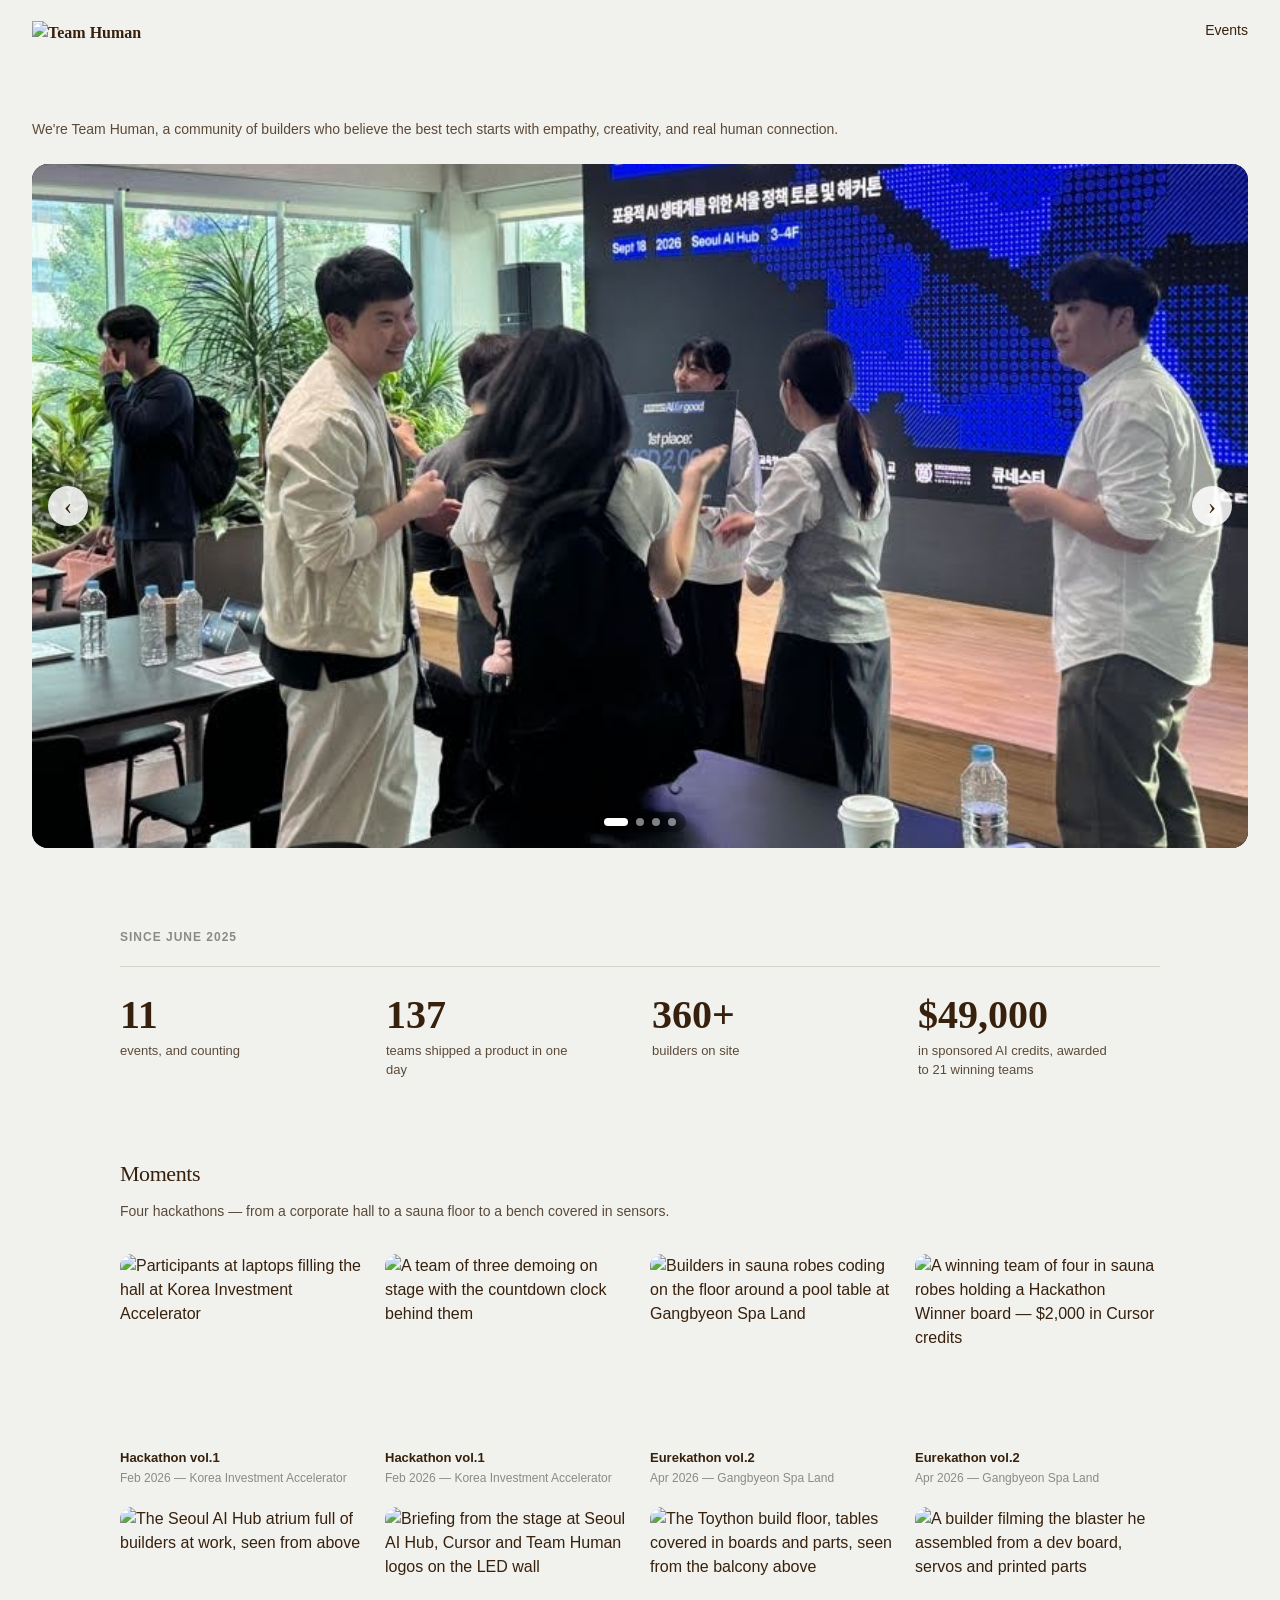
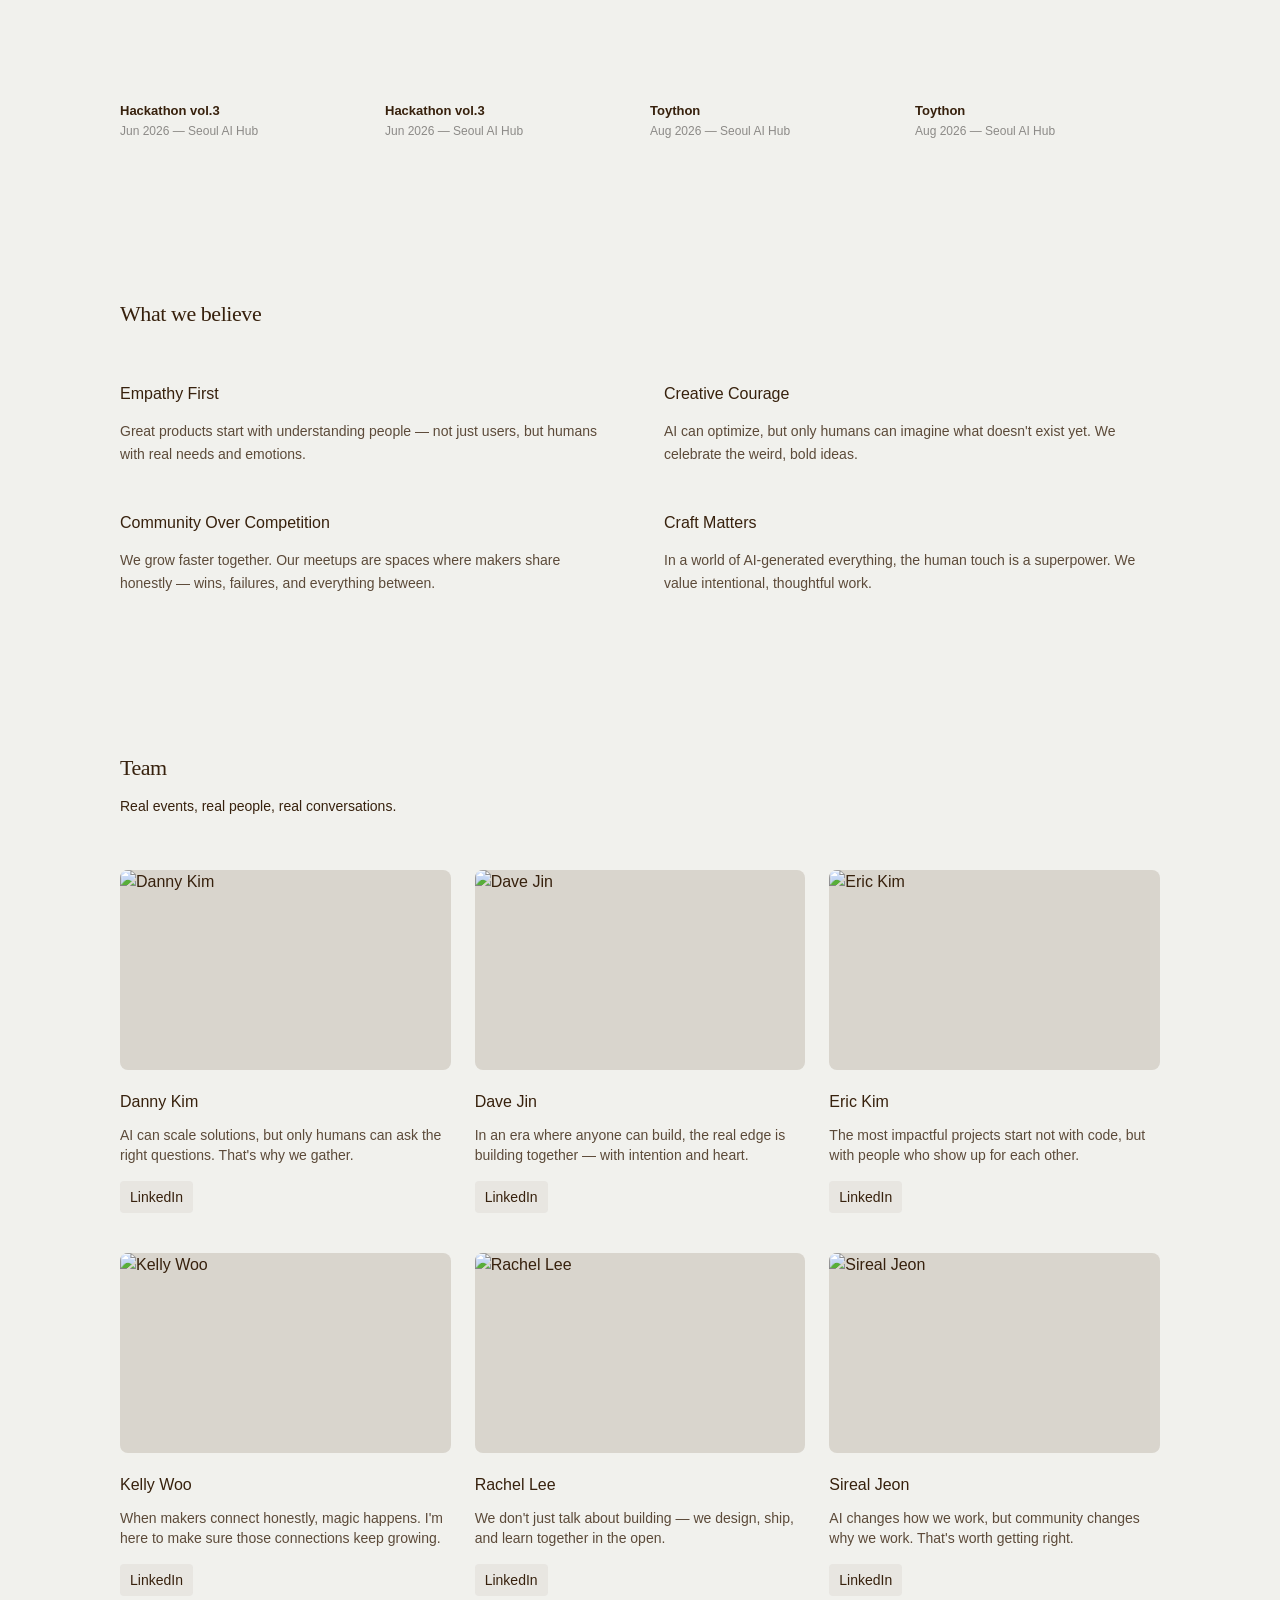
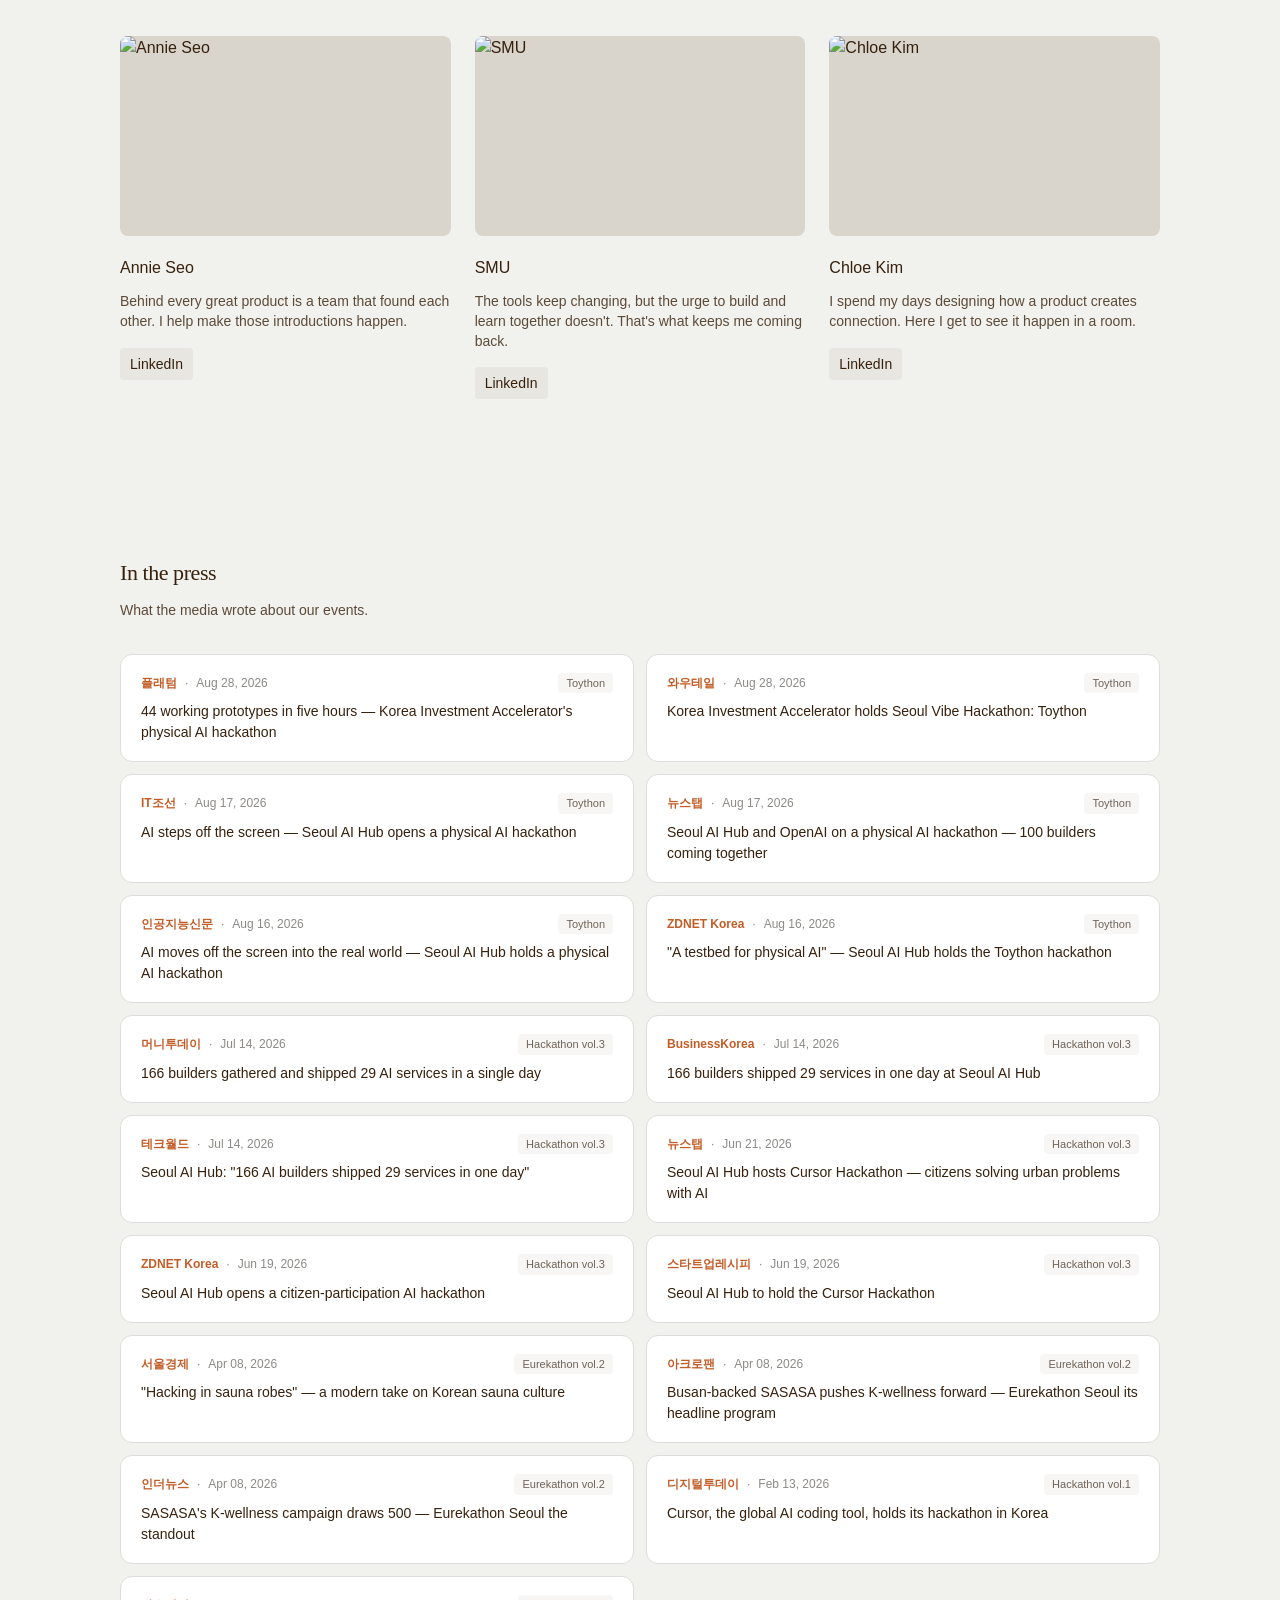
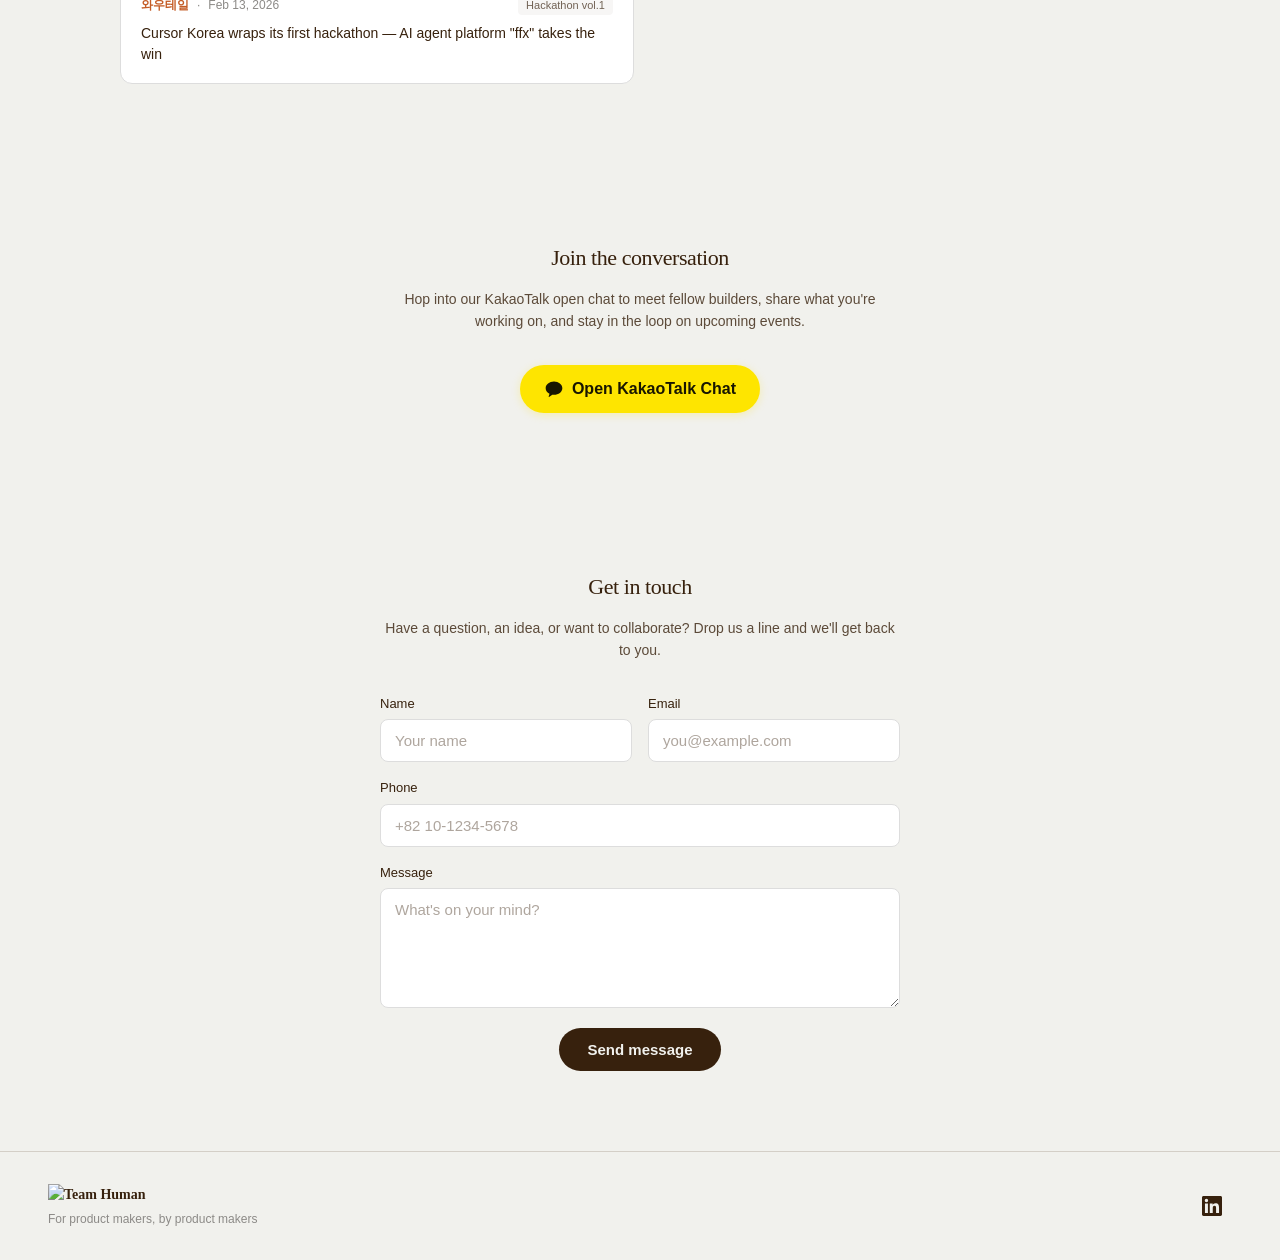
==== commit dff85fe0: "Events: Grok Bot Build Days (Nov 1 Seoul, Nov 7 SF), Notion Hackathon save-the-date, YUMITHON to pas" ====
--- a/index.html
+++ b/index.html
@@ -59,7 +59,7 @@
     <span class="stats-label" data-i18n="stats.label">Since June 2025</span>
     <div class="stats-grid">
       <a class="stat" href="events.html">
-        <span class="stat-value" data-i18n="stats.events.value">10</span>
+        <span class="stat-value" data-i18n="stats.events.value">11</span>
         <span class="stat-label" data-i18n="stats.events.label">events, and counting</span>
       </a>
       <div class="stat">
--- a/styles.css
+++ b/styles.css
@@ -1796,9 +1796,8 @@
 }
 
 /* === Save the date row (events.html) === */
-/* Currently unused — no event is in the pre-registration stage. Kept because
-   the variant comes back every cycle: a real date, no poster and no Luma page
-   yet, so the row runs cover-less and full width with a KakaoTalk CTA. */
+/* A real date, no poster and no Luma page yet, so the row runs cover-less and
+   full width with a KakaoTalk CTA. In use for the Notion Hackathon (Nov 2026). */
 .event-row--savedate {
   align-items: flex-start;
   padding: 20px;
@@ -1819,6 +1818,7 @@
 
 .savedate-cta {
   display: inline-flex;
+  align-self: flex-start;
   align-items: center;
   margin-top: 8px;
   padding: 11px 20px;
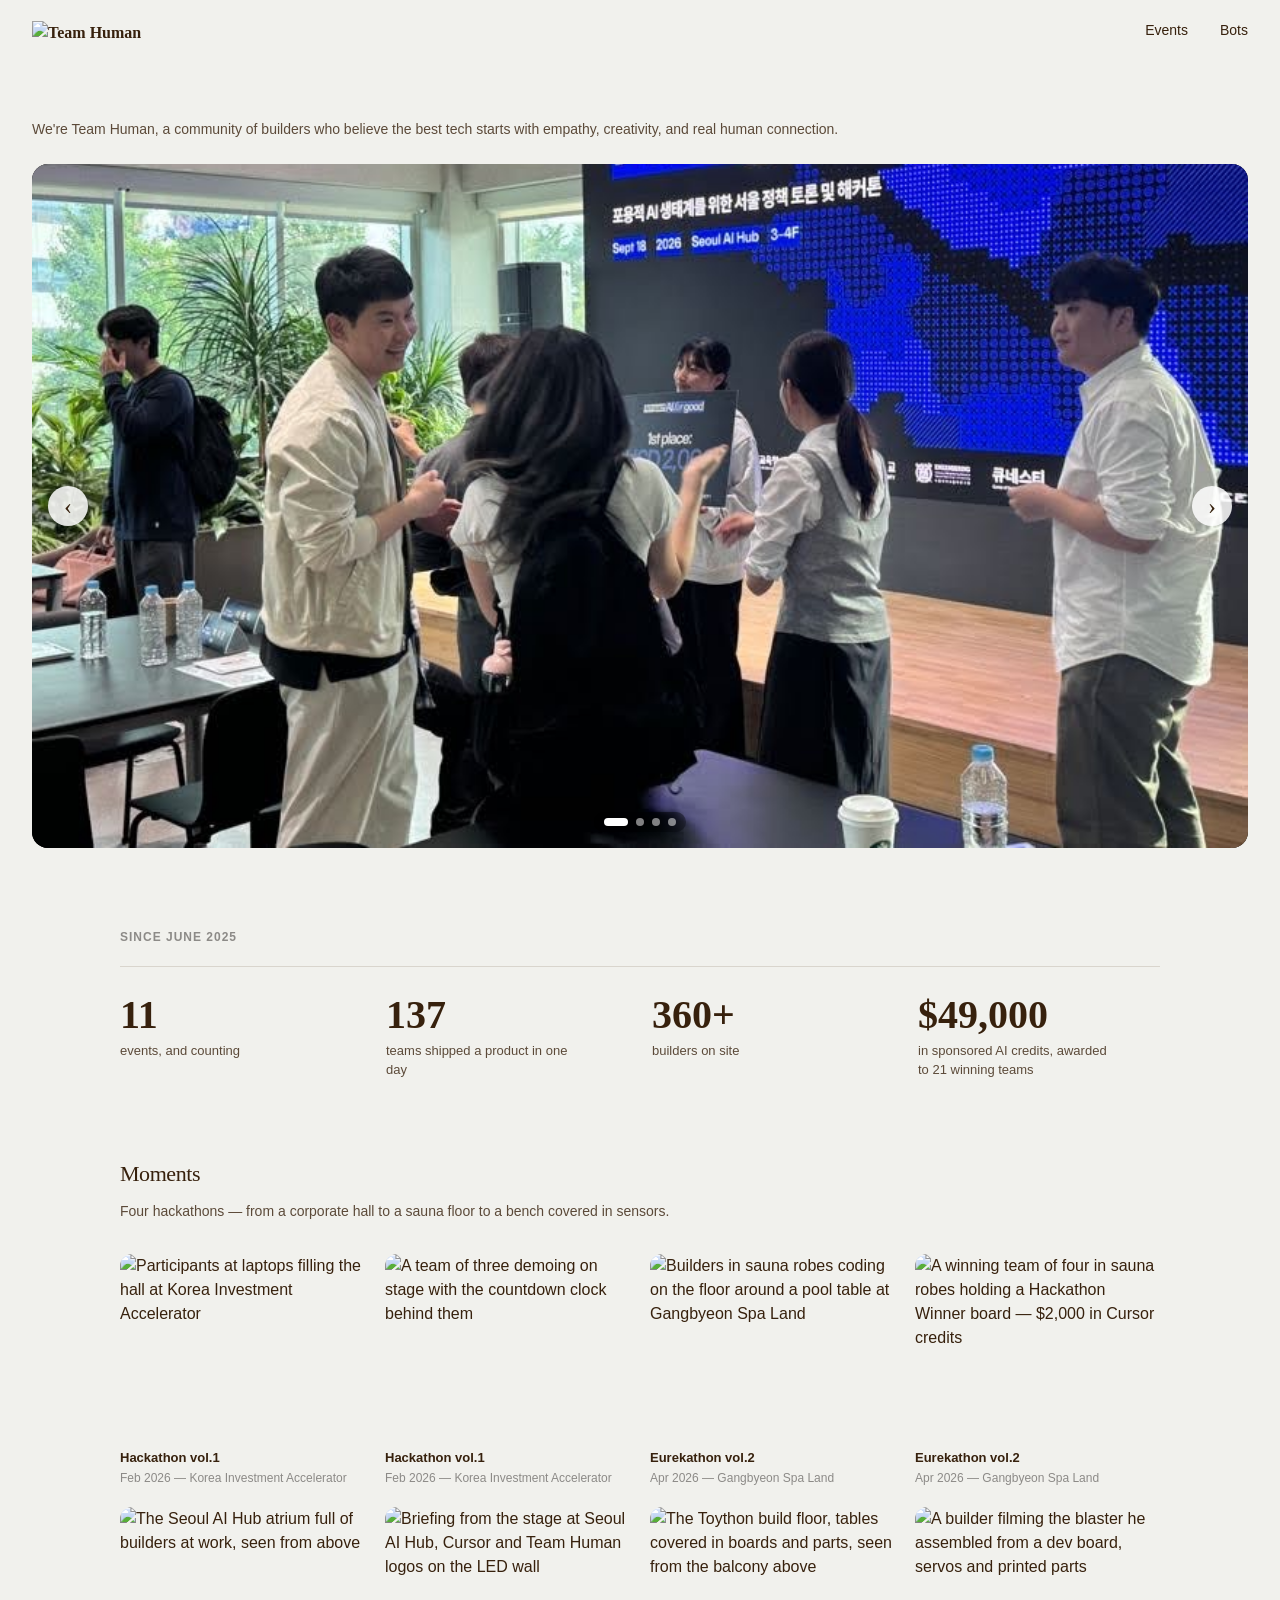
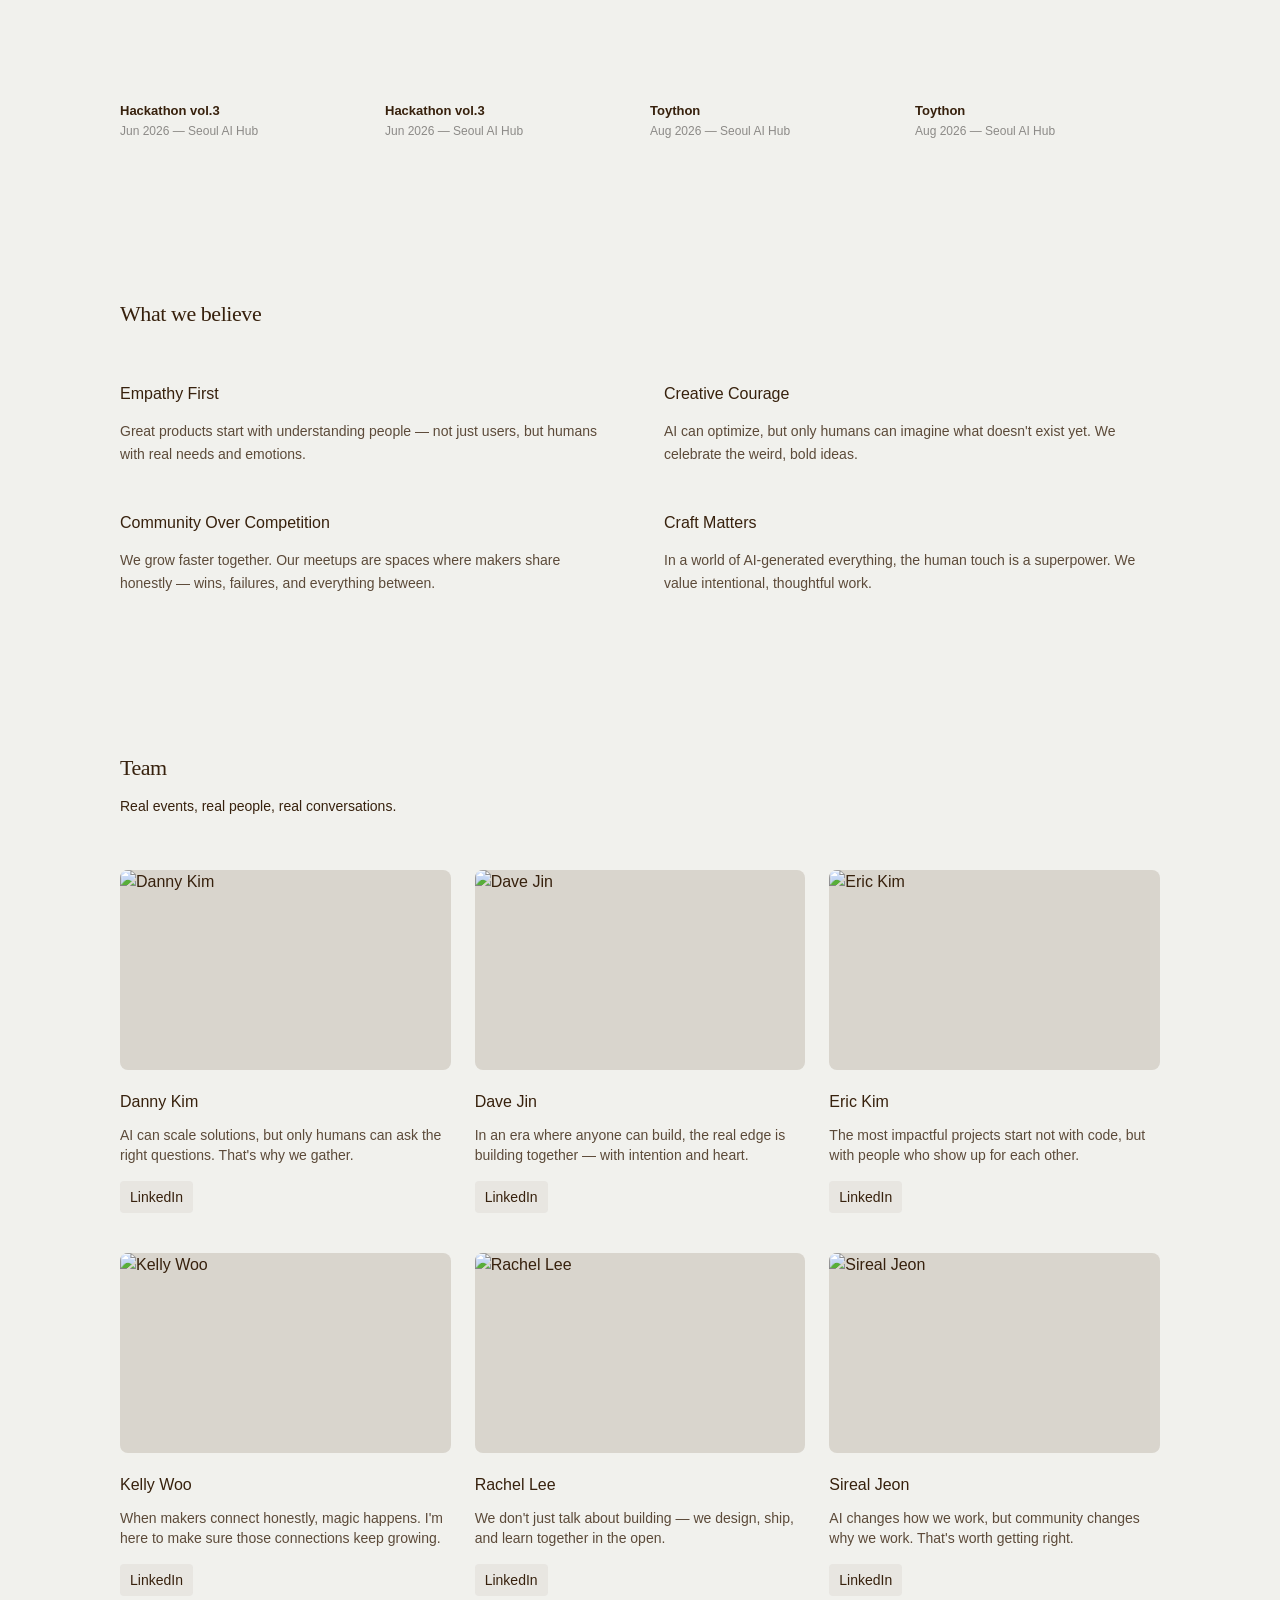
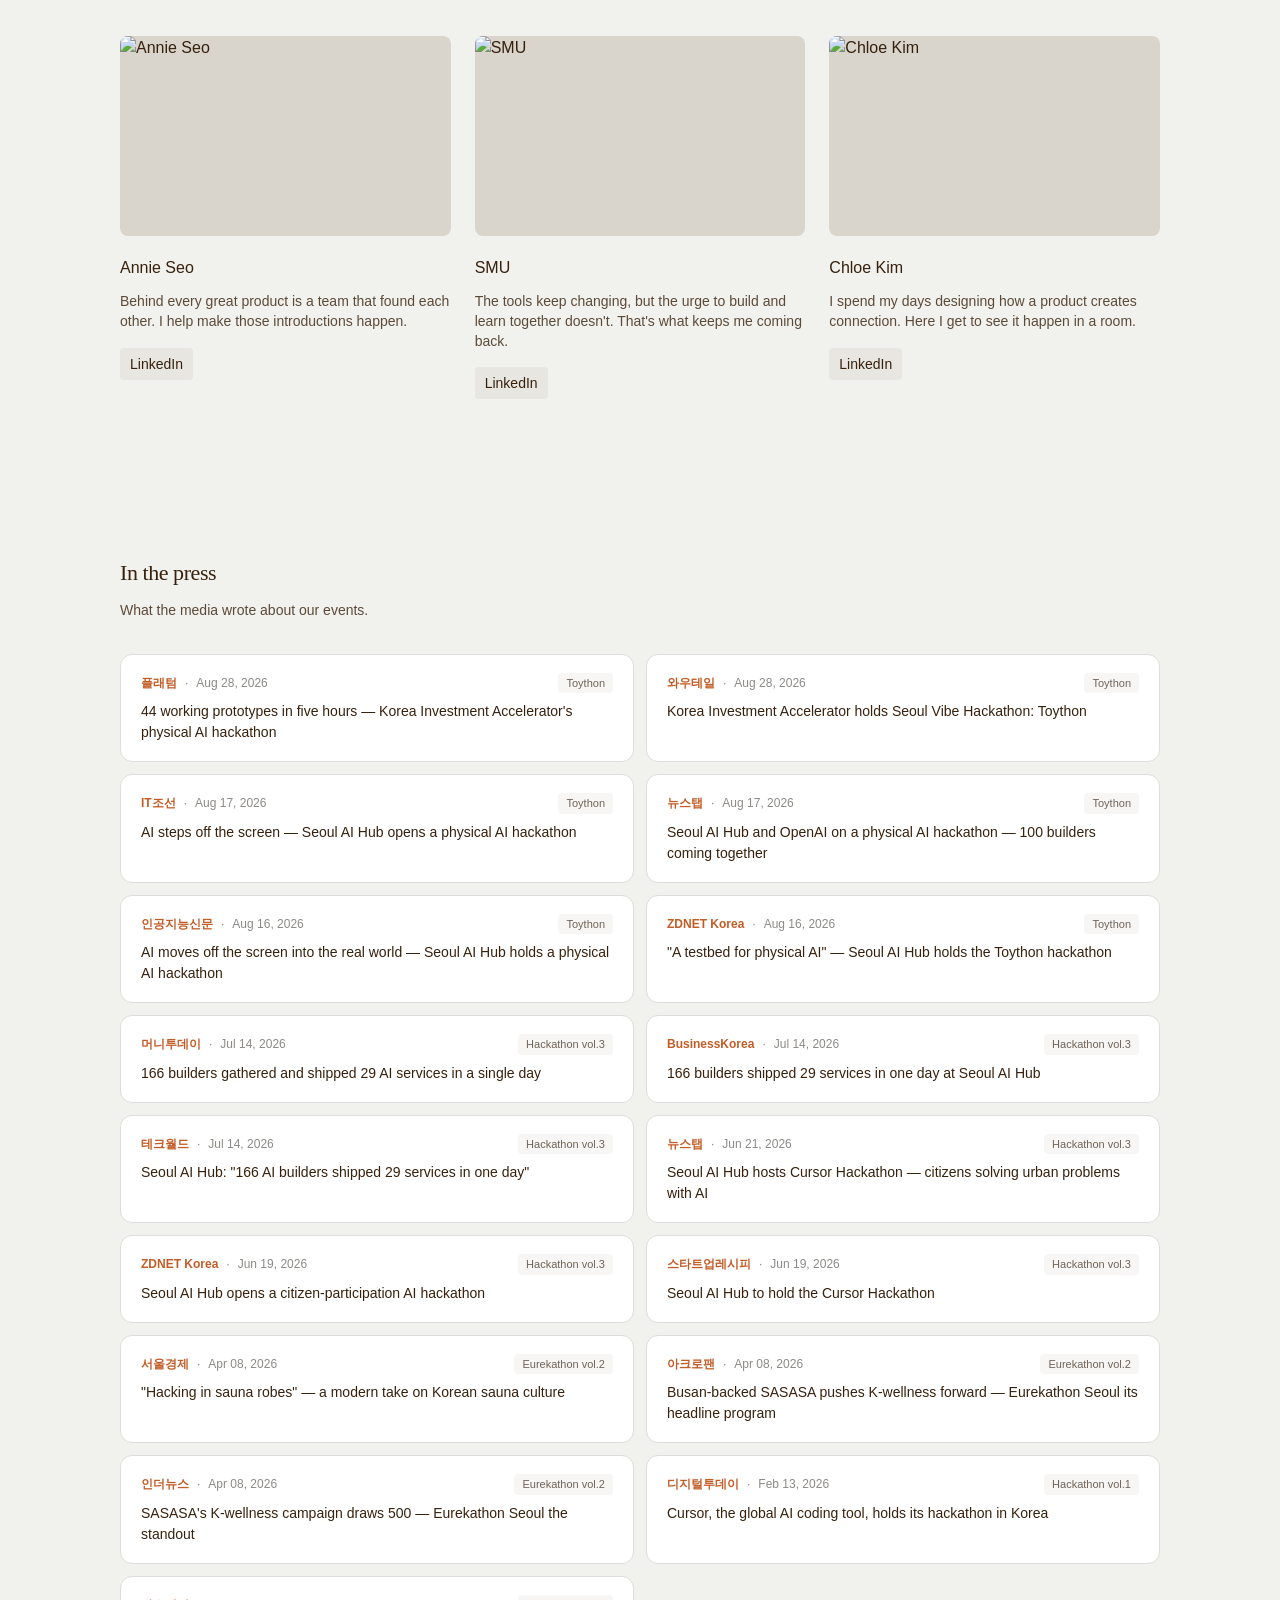
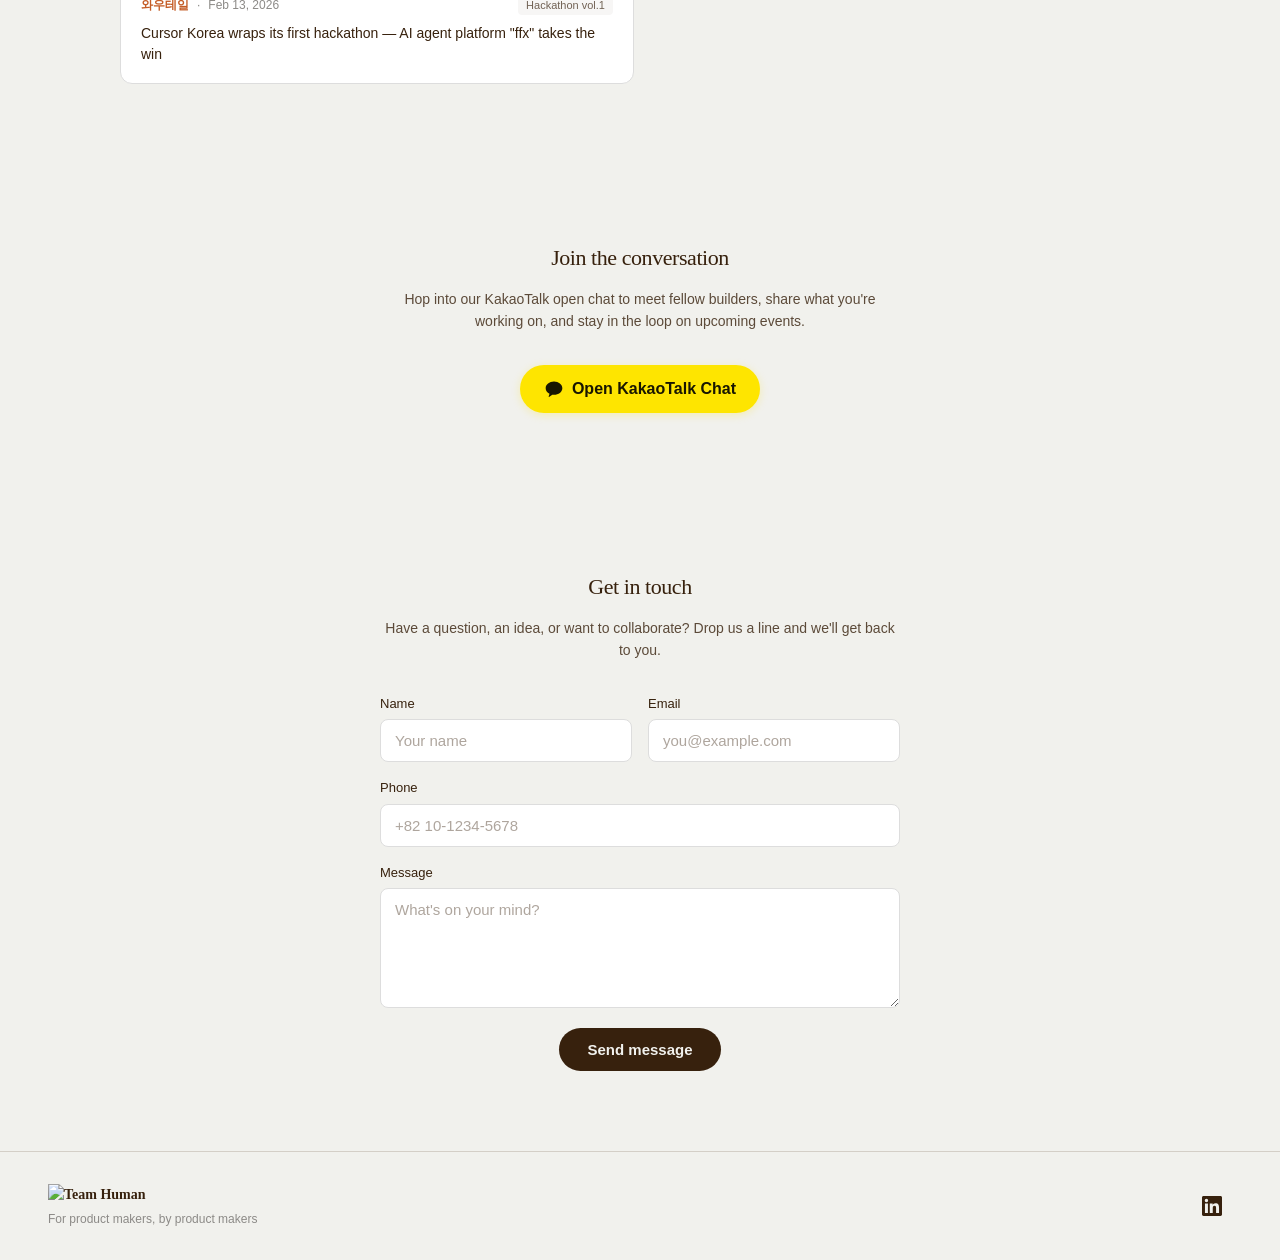
==== commit 6eafa3af: "Add Bots marketplace link and /bots rewrite to teamhuman-bots Co-Authored-By: Claude Opus 5.5 <norep" ====
--- a/index.html
+++ b/index.html
@@ -15,6 +15,7 @@
     <a href="index.html" class="logo"><img src="images/logo.svg" alt="Team Human" style="height: 20px; width: auto;"></a>
     <nav>
       <a href="events.html" class="nav-link" data-i18n="nav.events">Events</a>
+      <a href="/bots" class="nav-link" data-i18n="nav.bots">Bots</a>
     </nav>
   </header>
 
